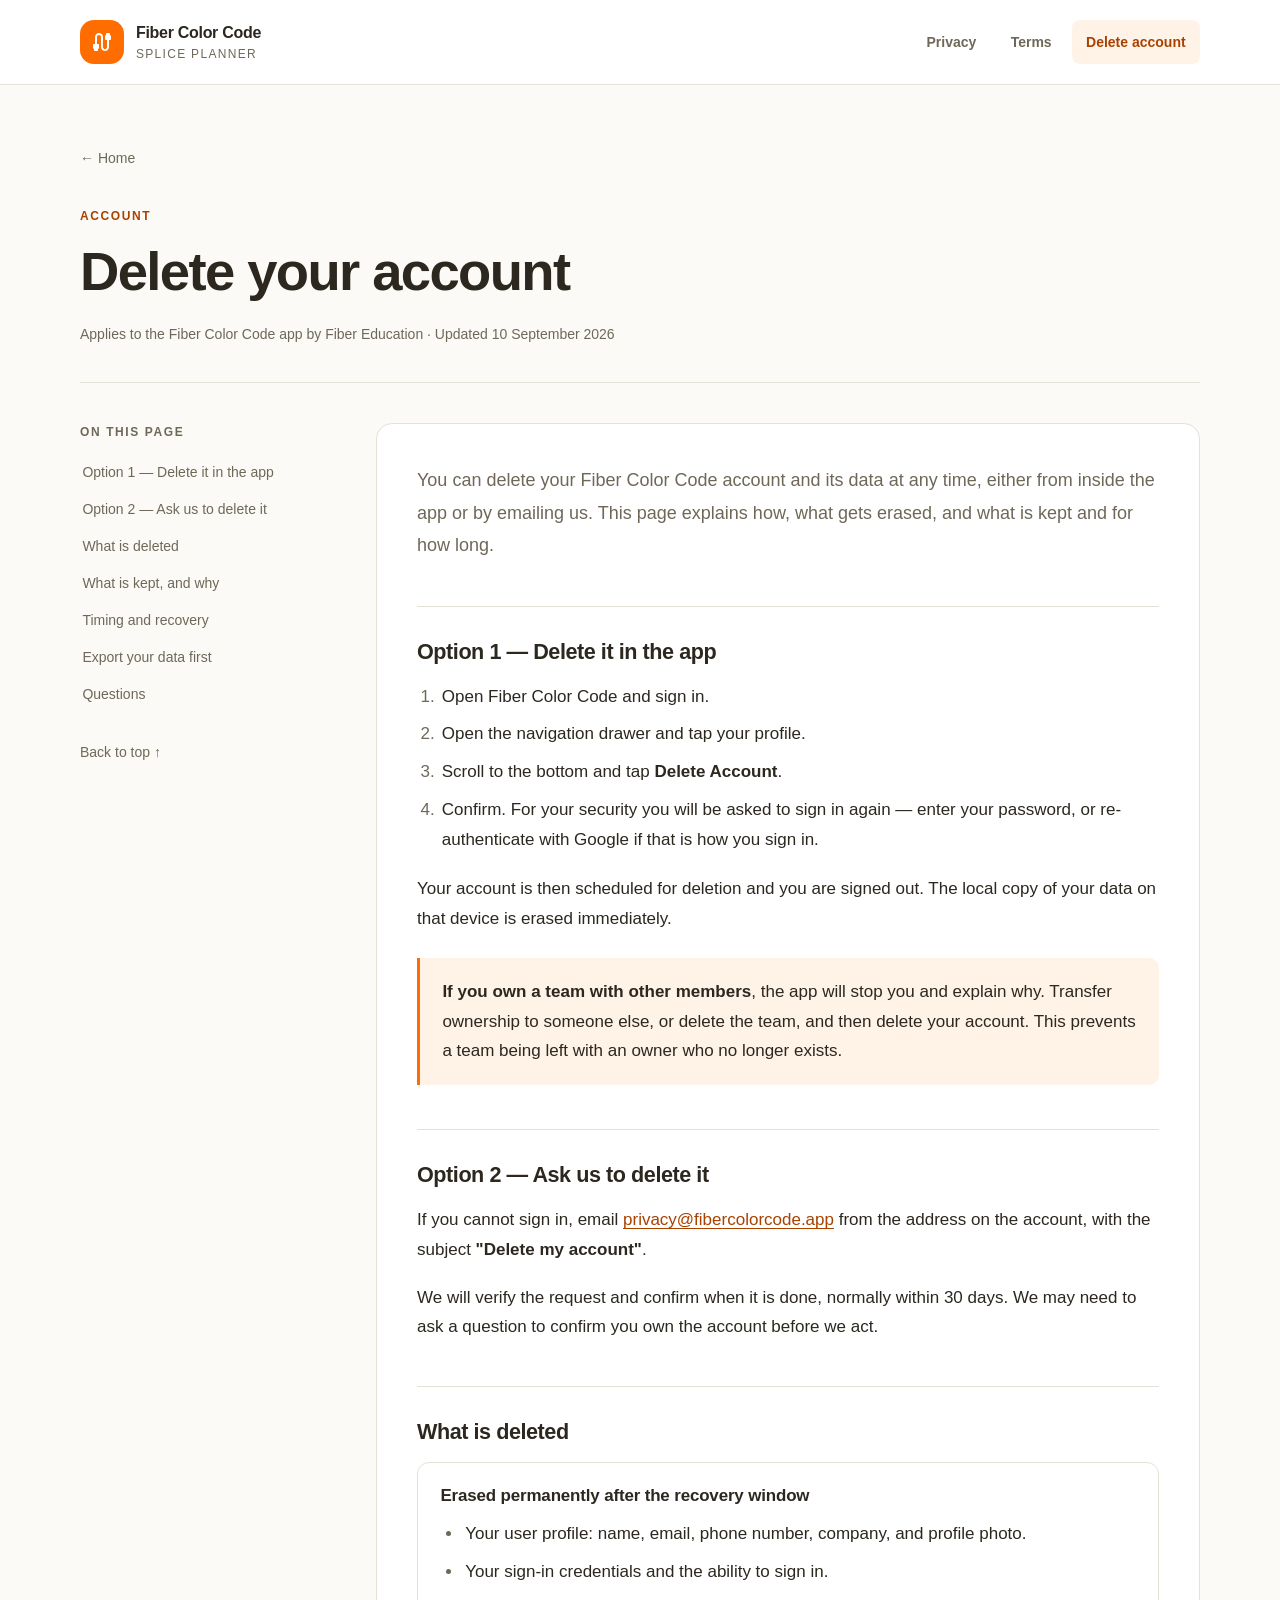
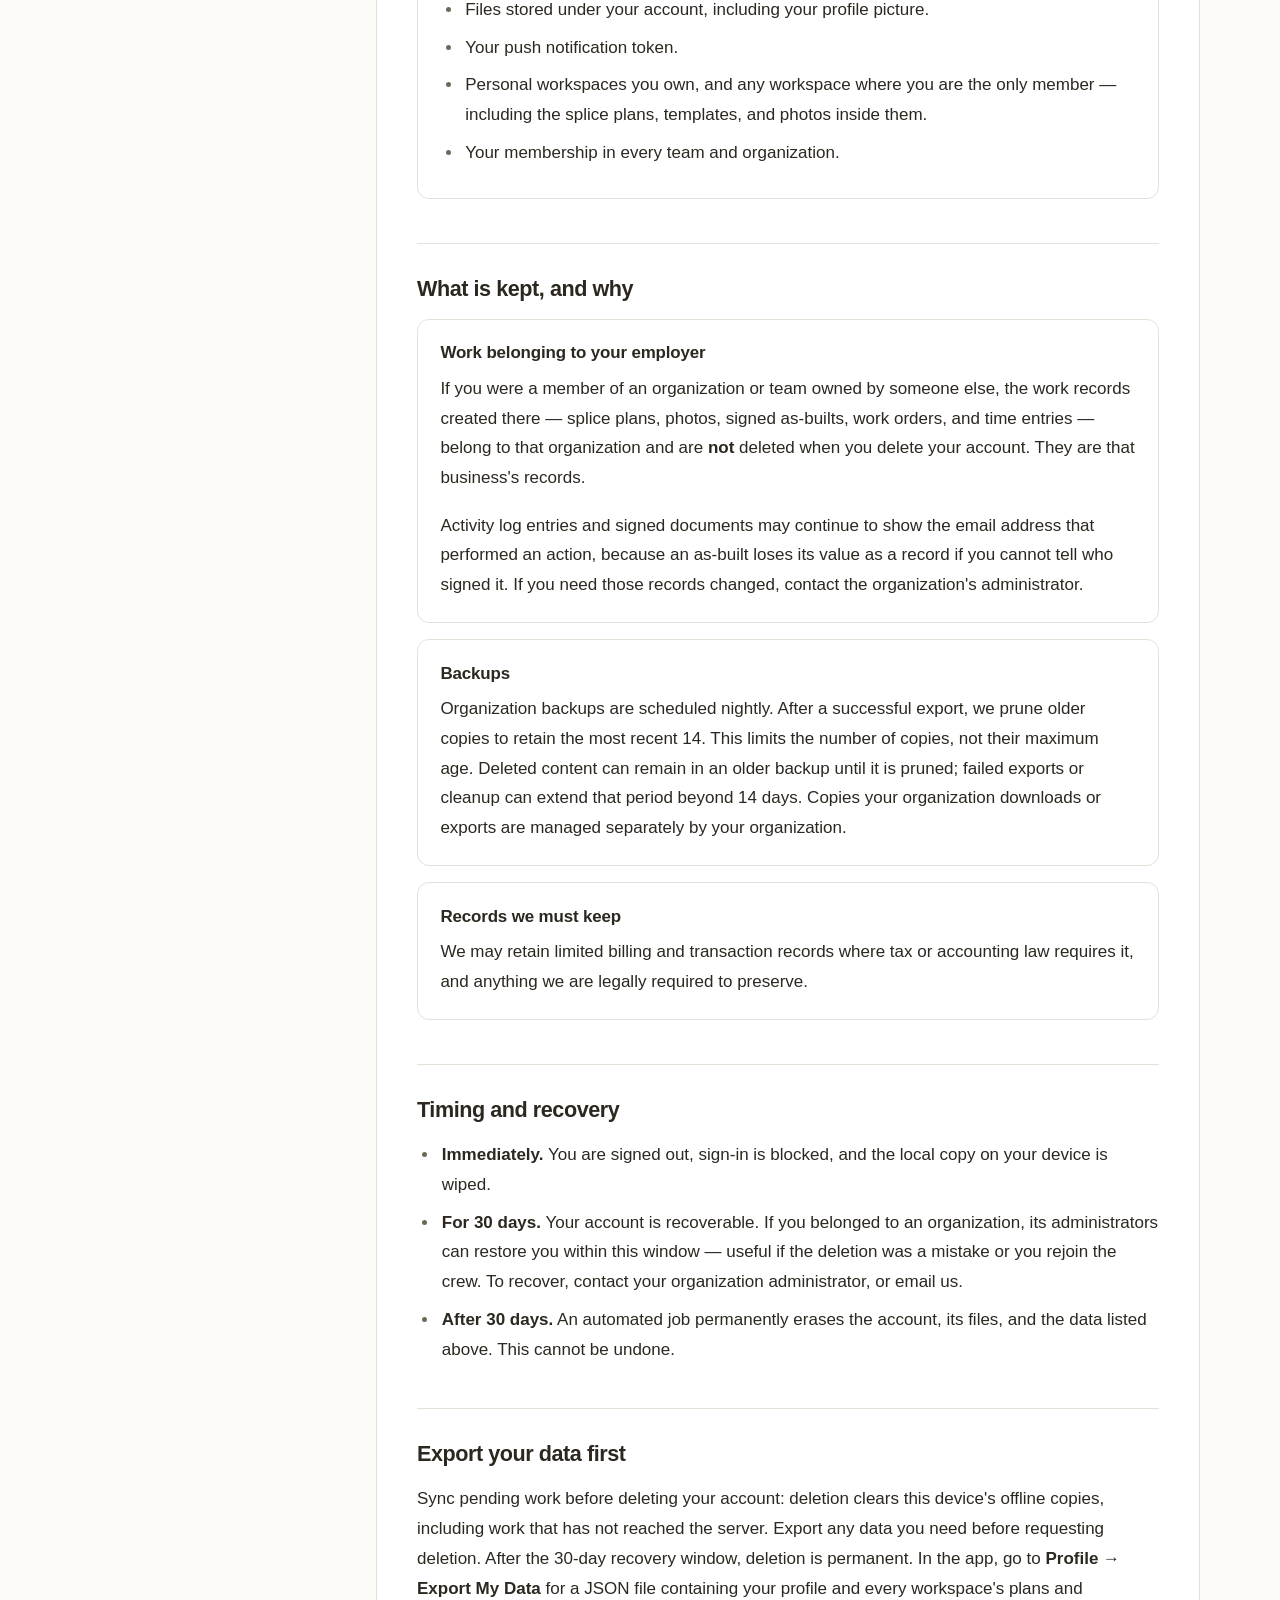
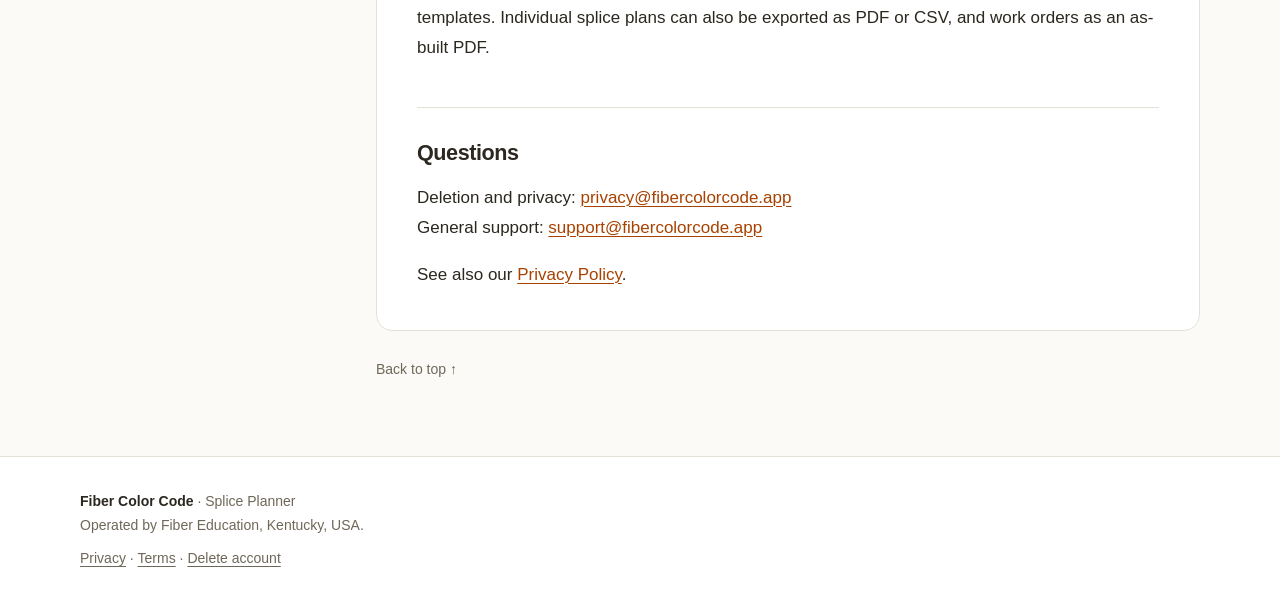
==== delete-account/index.html @ bbeb839c "Clarify web diagnostics and backup retention disclosures" ====
<!doctype html>
<html lang="en">
<head>
<meta charset="utf-8">
<meta name="viewport" content="width=device-width, initial-scale=1">
<meta name="color-scheme" content="light dark">
<link rel="icon" href="/favicon.ico?v=e5d580421880" sizes="16x16 32x32 48x48">
<link rel="icon" href="/favicon.svg?v=b155efc8fcce" type="image/svg+xml" sizes="any">
<title>Delete Your Account — Fiber Color Code</title>
<meta name="description" content="How to delete your Fiber Color Code account and what happens to your data.">
<link rel="stylesheet" href="/style.css?v=4560c8ddd776">
</head>
<body>
<a class="skip" href="#main">Skip to content</a>
<header class="site"><div class="wrap">
  <a class="brand" href="/">
    <span class="tile" aria-hidden="true"><svg viewBox="0 -960 960 960"><path d="M200-120q-17 0-28.5-11.5T160-160v-40q-11-11-25.5-17.5T120-240v-120q0-17 11.5-28.5T160-400h40v-280q0-66 47-113t113-47q66 0 113 47t47 113v400q0 33 23.5 56.5T600-200q33 0 56.5-23.5T680-280v-280h-40q-17 0-28.5-11.5T600-600v-120q0-16 14.5-22.5T640-760v-40q0-17 11.5-28.5T680-840h80q17 0 28.5 11.5T800-800v40q11 11 25.5 17.5T840-720v120q0 17-11.5 28.5T800-560h-40v280q0 66-47 113t-113 47q-66 0-113-47t-47-113v-400q0-33-23.5-56.5T360-760q-33 0-56.5 23.5T280-680v280h40q17 0 28.5 11.5T360-360v120q0 16-14.5 22.5T320-200v40q0 17-11.5 28.5T280-120h-80Z"/></svg></span>
    <span class="words">
      <span class="name">Fiber Color Code</span>
      <span class="tag">SPLICE PLANNER</span>
    </span>
  </a>
  <nav aria-label="Legal documents">
    <a href="/privacy/">Privacy</a>
    <a href="/terms/">Terms</a>
    <a href="/delete-account/" aria-current="page">Delete account</a>
  </nav>
</div></header>

<main class="wrap document" id="main" tabindex="-1">
  <header class="document-header">
    <a class="back-link" href="/">&larr; Home</a>

  <p class="eyebrow">Account</p>
  <h1 id="document-title">Delete your account</h1>
  <p class="updated">Applies to the Fiber Color Code app by Fiber Education &middot; Updated 10 September 2026</p>

  </header>
  <aside class="toc-desktop">
    <nav class="toc" aria-label="On this page">
      <p class="toc-label">On this page</p>
      <ul>
        <li><a href="#option-1-delete-it-in-the-app">Option 1 &mdash; Delete it in the app</a></li>
        <li><a href="#option-2-ask-us-to-delete-it">Option 2 &mdash; Ask us to delete it</a></li>
        <li><a href="#what-is-deleted">What is deleted</a></li>
        <li><a href="#what-is-kept-and-why">What is kept, and why</a></li>
        <li><a href="#timing-and-recovery">Timing and recovery</a></li>
        <li><a href="#export-your-data-first">Export your data first</a></li>
        <li><a href="#questions">Questions</a></li>
      </ul>
      <a class="back-top" href="#main">Back to top &uarr;</a>
    </nav>
  </aside>
  <div class="document-body">
    <details class="toc-mobile">
      <summary>On this page <span>7 sections</span></summary>
      <nav class="toc" aria-label="On this page"><ul>
        <li><a href="#option-1-delete-it-in-the-app">Option 1 &mdash; Delete it in the app</a></li>
        <li><a href="#option-2-ask-us-to-delete-it">Option 2 &mdash; Ask us to delete it</a></li>
        <li><a href="#what-is-deleted">What is deleted</a></li>
        <li><a href="#what-is-kept-and-why">What is kept, and why</a></li>
        <li><a href="#timing-and-recovery">Timing and recovery</a></li>
        <li><a href="#export-your-data-first">Export your data first</a></li>
        <li><a href="#questions">Questions</a></li>
      </ul></nav>
    </details>
    <article aria-labelledby="document-title">
  <p class="lede">You can delete your Fiber Color Code account and its data at any time, either
  from inside the app or by emailing us. This page explains how, what gets erased, and what is
  kept and for how long.</p>

  <h2 id="option-1-delete-it-in-the-app" tabindex="-1">Option 1 &mdash; Delete it in the app</h2>
  <ol>
    <li>Open Fiber Color Code and sign in.</li>
    <li>Open the navigation drawer and tap your profile.</li>
    <li>Scroll to the bottom and tap <strong>Delete Account</strong>.</li>
    <li>Confirm. For your security you will be asked to sign in again &mdash; enter your password,
    or re-authenticate with Google if that is how you sign in.</li>
  </ol>
  <p>Your account is then scheduled for deletion and you are signed out. The local copy of your
  data on that device is erased immediately.</p>

  <div class="note">
    <p><strong>If you own a team with other members</strong>, the app will stop you and explain
    why. Transfer ownership to someone else, or delete the team, and then delete your account.
    This prevents a team being left with an owner who no longer exists.</p>
  </div>

  <h2 id="option-2-ask-us-to-delete-it" tabindex="-1">Option 2 &mdash; Ask us to delete it</h2>
  <p>If you cannot sign in, email
  <a href="mailto:privacy@fibercolorcode.app">privacy@fibercolorcode.app</a> from the address on
  the account, with the subject <strong>"Delete my account"</strong>.</p>
  <p>We will verify the request and confirm when it is done, normally within 30 days. We may need
  to ask a question to confirm you own the account before we act.</p>

  <h2 id="what-is-deleted" tabindex="-1">What is deleted</h2>
  <div class="card">
    <h3>Erased permanently after the recovery window</h3>
    <ul>
      <li>Your user profile: name, email, phone number, company, and profile photo.</li>
      <li>Your sign-in credentials and the ability to sign in.</li>
      <li>Files stored under your account, including your profile picture.</li>
      <li>Your push notification token.</li>
      <li>Personal workspaces you own, and any workspace where you are the only member &mdash;
      including the splice plans, templates, and photos inside them.</li>
      <li>Your membership in every team and organization.</li>
    </ul>
  </div>

  <h2 id="what-is-kept-and-why" tabindex="-1">What is kept, and why</h2>
  <div class="card">
    <h3>Work belonging to your employer</h3>
    <p>If you were a member of an organization or team owned by someone else, the work records
    created there &mdash; splice plans, photos, signed as-builts, work orders, and time entries
    &mdash; belong to that organization and are <strong>not</strong> deleted when you delete your
    account. They are that business's records.</p>
    <p>Activity log entries and signed documents may continue to show the email address that
    performed an action, because an as-built loses its value as a record if you cannot tell who
    signed it. If you need those records changed, contact the organization's administrator.</p>
  </div>
  <div class="card">
    <h3>Backups</h3>
    <!-- #Claude — Match the actual export-count retention policy. -->
    <p>Organization backups are scheduled nightly. After a successful export, we prune older
    copies to retain the most recent 14. This limits the number of copies, not their maximum
    age. Deleted content can remain in an older backup until it is pruned; failed exports or
    cleanup can extend that period beyond 14 days. Copies your organization downloads or
    exports are managed separately by your organization.</p>
  </div>
  <div class="card">
    <h3>Records we must keep</h3>
    <p>We may retain limited billing and transaction records where tax or accounting law requires
    it, and anything we are legally required to preserve.</p>
  </div>

  <h2 id="timing-and-recovery" tabindex="-1">Timing and recovery</h2>
  <ul>
    <li><strong>Immediately.</strong> You are signed out, sign-in is blocked, and the local copy
    on your device is wiped.</li>
    <li><strong>For 30 days.</strong> Your account is recoverable. If you belonged to an
    organization, its administrators can restore you within this window &mdash; useful if the
    deletion was a mistake or you rejoin the crew. To recover, contact your organization
    administrator, or email us.</li>
    <li><strong>After 30 days.</strong> An automated job permanently erases the account, its
    files, and the data listed above. This cannot be undone.</li>
  </ul>

  <h2 id="export-your-data-first" tabindex="-1">Export your data first</h2>
  <p>Sync pending work before deleting your account: deletion clears this device's offline
  copies, including work that has not reached the server. Export any data you need before
  requesting deletion. After the 30-day recovery window, deletion is permanent. In the app, go to
  <strong>Profile &rarr; Export My Data</strong> for a JSON file containing your profile and every
  workspace's plans and templates. Individual splice plans can also be exported as PDF or CSV, and
  work orders as an as-built PDF.</p>

  <h2 id="questions" tabindex="-1">Questions</h2>
  <p>Deletion and privacy:
  <a href="mailto:privacy@fibercolorcode.app">privacy@fibercolorcode.app</a><br>
  General support: <a href="mailto:support@fibercolorcode.app">support@fibercolorcode.app</a></p>
  <p>See also our <a href="/privacy/">Privacy Policy</a>.</p>
    </article>
    <a class="back-top document-end" href="#main">Back to top &uarr;</a>
  </div>
</main>

<footer class="site"><div class="wrap">
  <p><strong>Fiber Color Code</strong> &middot; Splice Planner<br>
  Operated by Fiber Education, Kentucky, USA.<br>
  <a href="/privacy/">Privacy</a> &middot; <a href="/terms/">Terms</a> &middot;
  <a href="/delete-account/">Delete account</a></p>
</div></footer>
</body>
</html>
---- style.css ----
/* Shared styles for the product site and legal pages. */
:root {
  color-scheme: light;
  --bg: #fbfaf6;
  --surface1: #fff;
  --surface2: #f4f1eb;
  --stroke: #e5e1d8;
  --text: #2c2820;
  --textDim: #6f6859;
  --accent: #ff6d01;
  --accentText: #a84200;
  --accentSoft: #fff2e7;
}
@media (prefers-color-scheme: dark) {
  :root:not([data-theme="light"]) {
    color-scheme: dark;
    --bg: #1a1814;
    --surface1: #211f1a;
    --surface2: #28251f;
    --stroke: #494338;
    --text: #f7f4ef;
    --textDim: #beb5a8;
    --accentText: #ff9c59;
    --accentSoft: #35271c;
  }
}
:root[data-theme="dark"] {
  color-scheme: dark;
  --bg: #1a1814;
  --surface1: #211f1a;
  --surface2: #28251f;
  --stroke: #494338;
  --text: #f7f4ef;
  --textDim: #beb5a8;
  --accentText: #ff9c59;
  --accentSoft: #35271c;
}
* { box-sizing: border-box; }
html { -webkit-text-size-adjust: 100%; scroll-padding-top: 2rem; }
body {
  margin: 0;
  background: var(--bg);
  color: var(--text);
  font-family: -apple-system, BlinkMacSystemFont, "Segoe UI", Roboto, "Helvetica Neue", Arial, sans-serif;
  font-size: 17px;
  line-height: 1.75;
  overflow-wrap: anywhere;
}
a { color: var(--accentText); text-underline-offset: .2em; text-decoration-thickness: 1px; }
a:hover { text-decoration-thickness: 2px; }
.wrap { max-width: 74rem; margin: 0 auto; padding: 3.5rem 2rem 4rem; }
header.site { background: var(--surface1); border-bottom: 1px solid var(--stroke); }
header.site .wrap { padding-top: 1.25rem; padding-bottom: 1.25rem; display: flex; align-items: center; justify-content: space-between; gap: 1.5rem; }
.brand { display: inline-flex; align-items: center; gap: 12px; text-decoration: none; }
.brand .tile { width: 44px; height: 44px; flex: none; border-radius: 14px; background: var(--accent); display: grid; place-items: center; }
.brand .tile svg { width: 24px; height: 24px; fill: white; }
.brand .words { display: flex; flex-direction: column; gap: 5px; }
.brand .name { font-size: 16px; line-height: 1.2; font-weight: 750; letter-spacing: -.3px; color: var(--text); }
.brand .tag { font-size: 12px; letter-spacing: 1.3px; line-height: 1.2; color: var(--textDim); }
header.site nav { display: flex; gap: .35rem; flex-wrap: wrap; }
header.site nav a { padding: .6rem .9rem; font-size: 14px; font-weight: 600; color: var(--textDim); text-decoration: none; border-radius: 8px; }
header.site nav a:hover { background: var(--surface2); color: var(--text); }
header.site nav a[aria-current="page"] { background: var(--accentSoft); color: var(--accentText); }
h1, h2, h3 { line-height: 1.25; text-wrap: balance; }
h1 { font-size: clamp(2.2rem, 4.5vw, 3.4rem); margin: 0 0 1rem; letter-spacing: -1.6px; font-weight: 750; }
h2 { font-size: 1.35rem; margin: 2.75rem 0 1rem; letter-spacing: -.45px; }
h3 { font-size: 1.06rem; margin: 1.8rem 0 .65rem; letter-spacing: -.15px; }
p { margin: 0 0 1.1rem; }
.eyebrow, .section-label, .toc-label { font-size: 12px; line-height: 1.5; letter-spacing: 1.6px; text-transform: uppercase; font-weight: 700; }
.eyebrow { color: var(--accentText); margin-bottom: .8rem; }
.updated { color: var(--textDim); font-size: 14px; margin: 0; }
.lede { font-size: 18px; color: var(--textDim); line-height: 1.8; }
.back-link { display: inline-block; font-size: 14px; text-decoration: none; color: var(--textDim); margin-bottom: 2rem; padding: .3rem 0; }
.back-link:hover, .back-top:hover { color: var(--accentText); text-decoration: underline; }
.document { display: grid; grid-template-columns: 15rem minmax(0, 1fr); column-gap: 3.5rem; row-gap: 2.5rem; align-items: start; }
.document-header { grid-column: 1 / -1; padding-bottom: 2.25rem; border-bottom: 1px solid var(--stroke); }
.toc-desktop { position: sticky; top: 1.5rem; max-height: calc(100dvh - 3rem); overflow-y: auto; padding: .4rem; margin: -.4rem; }
.toc-label { color: var(--textDim); margin-bottom: .8rem; }
.toc ul { list-style: none; padding: 0; margin: 0; }
.toc li { margin: 0; }
.toc li a { display: block; padding: .5rem .7rem; margin-left: -.7rem; color: var(--textDim); font-size: 14px; line-height: 1.5; text-decoration: none; border-radius: 6px; }
.toc li a:hover { color: var(--accentText); background: var(--accentSoft); }
.back-top { display: inline-block; padding: .65rem 0; margin-top: 1rem; font-size: 14px; color: var(--textDim); text-decoration: none; }
.toc-mobile { display: none; }
.document-body { min-width: 0; }
article { padding: 2.5rem; background: var(--surface1); border: 1px solid var(--stroke); border-radius: 16px; }
article > :last-child { margin-bottom: 0; }
article h2 { border-top: 1px solid var(--stroke); padding-top: 2rem; scroll-margin-top: 2rem; }
article h2:target { color: var(--accentText); }
ul, ol { padding-left: 1.4rem; margin: .8rem 0 1.25rem; }
li { margin: .5rem 0; padding-left: .15rem; }
li::marker { color: var(--textDim); }
.note { background: var(--accentSoft); border-left: 3px solid var(--accent); border-radius: 0 10px 10px 0; padding: 1.2rem 1.4rem; margin: 1.5rem 0; }
.note p:last-child, .card p:last-child { margin-bottom: 0; }
.card { padding: 1.4rem; margin: 1rem 0; border: 1px solid var(--stroke); border-radius: 12px; background: var(--surface1); }
.card h3 { margin-top: 0; }
.card ul:last-child { margin-bottom: 0; }
.scroll { overflow-x: auto; margin: 1.5rem 0; border: 1px solid var(--stroke); border-radius: 10px; }
table { width: 100%; border-collapse: collapse; font-size: 15px; line-height: 1.6; }
th, td { text-align: left; padding: .9rem 1rem; vertical-align: top; border-bottom: 1px solid var(--stroke); }
th { background: var(--surface2); font-size: 14px; font-weight: 650; }
tbody tr:last-child td { border-bottom: 0; }
tbody tr:nth-child(even) { background: var(--bg); }
code { background: var(--surface2); border-radius: 5px; padding: .15em .35em; font-size: .9em; }
.home { padding-top: 4.5rem; }
.home > .lede { margin-bottom: 3rem; }
.section-label { margin: 0 0 1rem; color: var(--textDim); }
.document-cards { display: grid; grid-template-columns: repeat(3, minmax(0, 1fr)); gap: 1rem; }
.document-cards .card { position: relative; margin: 0; padding: 2rem 1.5rem 3.75rem; border-top: 3px solid var(--accent); }
.document-cards .card::after { content: "↗"; position: absolute; bottom: 1.2rem; right: 1.5rem; color: var(--accentText); font-size: 24px; pointer-events: none; }
.document-cards h3 { font-size: 1.2rem; }
.document-cards h3 a { text-decoration: none; color: var(--text); }
.document-cards h3 a::after { content: ""; position: absolute; inset: 0; border-radius: 12px; }
.document-cards .card:hover { background: var(--accentSoft); border-color: var(--accentText); }
.document-cards .card:focus-within { outline: 2px solid var(--accentText); outline-offset: 3px; }
.document-cards p { font-size: 16px; color: var(--textDim); }
.contact-panel { display: flex; justify-content: space-between; align-items: center; gap: 2rem; margin-top: 2rem; padding: 1.75rem 2rem; border: 1px solid var(--stroke); border-radius: 12px; }
.contact-panel h2, .contact-panel p { margin: 0; }
.contact-panel .eyebrow { margin-bottom: .4rem; }
.contact-panel > p { font-size: 15px; }
.about-app { max-width: 44rem; margin-top: 3.5rem; }
.about-app p { color: var(--textDim); font-size: 16px; }
footer.site { background: var(--surface1); border-top: 1px solid var(--stroke); color: var(--textDim); font-size: 14px; }
footer.site .wrap { padding-top: 2rem; padding-bottom: 2rem; }
footer.site p { margin: 0; }
footer.site strong { color: var(--text); }
footer.site a { display: inline-block; padding: .5rem 0; color: var(--textDim); }
a:focus-visible, summary:focus-visible, .scroll:focus-visible { outline: 2px solid var(--accentText); outline-offset: 4px; border-radius: 4px; }
.skip { position: absolute; left: -9999px; top: 0; z-index: 10; padding: .7rem 1rem; background: var(--surface1); border: 2px solid var(--accentText); }
.skip:focus { left: 0; }
main:focus { outline: none; }
@media (max-width: 960px) {
  .document { column-gap: 2rem; grid-template-columns: 12rem minmax(0, 1fr); }
  article { padding: 1.75rem; }
  .document-cards { gap: .75rem; }
  .document-cards .card { padding: 1.5rem 1.25rem 3.5rem; }
}
@media (max-width: 900px) {
  .wrap { padding: 2rem 1.25rem 3rem; }
  header.site .wrap { flex-wrap: wrap; gap: 1rem; padding-top: 1rem; padding-bottom: .75rem; }
  header.site nav { width: 100%; gap: .25rem; }
  header.site nav a { flex: 1 1 auto; white-space: nowrap; text-align: center; padding: .65rem .4rem; }
  .document { display: block; }
  .document-header { padding-bottom: 1.75rem; margin-bottom: 1.5rem; }
  .back-link { margin-bottom: 1.25rem; }
  h1 { letter-spacing: -1px; }
  .toc-desktop { display: none; }
  .toc-mobile { display: block; margin-bottom: 1.5rem; border: 1px solid var(--stroke); border-radius: 10px; background: var(--surface1); }
  .toc-mobile summary { padding: 1rem; font-size: 15px; font-weight: 650; cursor: pointer; }
  .toc-mobile summary span { float: right; font-size: 14px; font-weight: 400; color: var(--textDim); }
  .toc-mobile .toc { padding: 0 1.5rem 1rem; }
  .toc li a { padding-top: .75rem; padding-bottom: .75rem; }
  article { padding: 0; border: 0; background: transparent; }
  article h2 { font-size: 1.3rem; }
  .document-cards { grid-template-columns: 1fr; gap: 1rem; }
  .document-cards .card { padding: 1.5rem 3.5rem 1.5rem 1.5rem; }
  .document-cards .card::after { top: 1.1rem; bottom: auto; right: 1.25rem; }
  .home { padding-top: 2.5rem; }
  .home > .lede { margin-bottom: 2rem; }
  .contact-panel { align-items: flex-start; flex-direction: column; gap: 1rem; padding: 1.5rem; }
  .about-app { margin-top: 2.5rem; }
  table { min-width: 32rem; }
}
@media print {
  :root { color-scheme: light; --bg: #fff; --surface1: #fff; --surface2: #f5f5f5; --text: #000; --textDim: #333; --stroke: #ccc; --accentText: #000; --accentSoft: #f5f5f5; }
  header.site, footer.site, .skip, .toc-desktop, .toc-mobile, .back-link, .back-top { display: none; }
  body { font-size: 11pt; line-height: 1.55; }
  .wrap { max-width: none; padding: 0; }
  .document { display: block; }
  .document-header { margin-bottom: 1.5rem; padding-bottom: 1rem; }
  h1 { font-size: 26pt; }
  article { padding: 0; border: 0; }
  h2, h3 { break-after: avoid; }
  .note, tr { break-inside: avoid; }
  .scroll { overflow: visible; border: 0; }
  table { min-width: 0; font-size: 10pt; }
  a { color: #000; }
  @page { margin: 18mm; }
}

/* Product homepage — deliberately separate from legal document layouts. */
.visually-hidden { position: absolute; width: 1px; height: 1px; padding: 0; margin: -1px; overflow: hidden; clip-path: inset(50%); white-space: nowrap; border: 0; }
.product-page header.site .nav-cta { background: var(--text); color: var(--bg); margin-left: .75rem; padding-inline: 1.1rem; }
.product-hero { display: grid; grid-template-columns: 1.08fr 1fr; align-items: center; gap: 3rem; padding-top: 5rem; padding-bottom: 4.5rem; }
.hero-copy h1 { font-size: clamp(2.8rem, 4.6vw, 4.15rem); line-height: 1.08; letter-spacing: -2.5px; margin-bottom: 1.5rem; }
.hero-copy h1 span { color: var(--accentText); }
.hero-copy .eyebrow { display: flex; align-items: center; gap: .6rem; font-size: 12px; margin-bottom: 1.5rem; }
.live-dot { width: 7px; height: 7px; background: var(--accent); border-radius: 50%; }
.hero-description { font-size: 18px; line-height: 1.75; max-width: 29rem; color: var(--textDim); }
.hero-actions { display: flex; gap: .75rem; flex-wrap: wrap; margin-top: 2rem; }
.button { display: inline-flex; align-items: center; justify-content: space-between; gap: 1.5rem; padding: .85rem 1.25rem; border: 1px solid transparent; border-radius: 8px; text-decoration: none; font-size: 15px; font-weight: 650; line-height: 1.5; min-height: 50px; }
.button-primary { background: var(--accent); color: #21190f; }
.button-primary:hover { background: #ff8b36; }
.button-secondary { border-color: var(--stroke); background: var(--surface1); color: var(--text); }
.button-secondary:hover { background: var(--surface2); }
.cta-detail { font-size: 13px; color: var(--textDim); margin: .85rem 0 0; }
.capability-band { border-block: 1px solid var(--stroke); }
.capability-band .wrap { display: flex; align-items: center; gap: 2rem; padding-top: 1.5rem; padding-bottom: 1.5rem; }
.capability-band p { font-size: 12px; color: var(--textDim); margin: 0; max-width: 8rem; line-height: 1.6; }
.capability-band ul { display: flex; flex: 1; justify-content: space-between; gap: 1.25rem; padding: 0; list-style: none; margin: 0; }
.capability-band li { font-size: 14px; font-weight: 600; padding: 0; margin: 0; }
.capability-band li::before { content: "+"; color: var(--accentText); margin-right: .5rem; }
.workflow-section { padding-top: 5rem; padding-bottom: 5rem; scroll-margin-top: 1.5rem; }
.section-heading { display: flex; justify-content: space-between; align-items: end; gap: 3rem; margin-bottom: 2.75rem; }
.section-heading h2, .crew-section h2, .closing-card h2 { margin: 0; font-size: clamp(2rem, 3.6vw, 3rem); letter-spacing: -1.5px; line-height: 1.13; }
.section-heading > p { max-width: 23rem; margin: 0; font-size: 16px; color: var(--textDim); }
.workflow-grid { display: grid; grid-template-columns: repeat(3, minmax(0, 1fr)); gap: 2rem; }
.workflow-step { background: transparent; border: 0; border-radius: 0; padding: 0; }
.step-number { font-size: 11px; font-weight: 650; letter-spacing: 1.2px; color: var(--textDim); }
.step-visual { height: 140px; margin: 1rem 0 1.4rem; background: var(--surface2); border-radius: 10px; overflow: hidden; }
.workflow-step h3 { font-size: 20px; margin: 0 0 .8rem; }
.workflow-step p { font-size: 15px; color: var(--textDim); line-height: 1.8; }
.crew-section { background: #242720; color: #fbfaf6; scroll-margin-top: 0; }
.crew-layout { display: grid; grid-template-columns: 1fr 1fr; gap: 5rem; padding-top: 4.5rem; padding-bottom: 4.5rem; }
.crew-section .eyebrow { color: #ffa365; }.crew-section p { color: #c1c5b9; }
.crew-section .crew-intro { font-size: 16px; max-width: 25rem; margin-top: 1.5rem; }
.text-link { display: inline-flex; gap: 1.5rem; align-items: center; padding-block: .6rem; font-weight: 600; font-size: 15px; color: #ffa365; }
.crew-use-cases > div { display: flex; align-items: start; gap: 1.25rem; border-bottom: 1px solid #4a4e42; padding: 1.5rem 0; }
.crew-use-cases > div:first-child { padding-top: 0; }.crew-use-cases > div:last-child { border-bottom: 0; padding-bottom: 0; }
.role-index { flex: 0 0 1.25rem; white-space: nowrap; font-size: 12px; color: #ffa365; margin-top: .2rem; }
.crew-use-cases h3 { margin: 0 0 .7rem; font-size: 19px; }.crew-use-cases p { margin: 0; font-size: 15px; }
.closing-section { padding-top: 4rem; padding-bottom: 4rem; }
.closing-card { background: var(--accentSoft); border: 1px solid var(--stroke); padding: 3rem; border-radius: 14px; display: flex; justify-content: space-between; align-items: center; gap: 2rem; }
.closing-card p:last-child { color: var(--textDim); font-size: 15px; margin-top: 1.25rem; margin-bottom: 0; }
.closing-card .button { flex-shrink: 0; }
.product-footer .wrap { display: flex; justify-content: space-between; gap: 2rem; }
.product-footer p { margin: .5rem 0; font-size: 13px; }.product-footer small { font-size: 12px; }
.product-footer nav { display: grid; grid-template-columns: auto auto; column-gap: 2rem; align-content: start; }.product-footer nav a { font-size: 13px; padding: .25rem 0; }
@media (max-width: 1050px) {
  .product-hero { gap: 2rem; }.hero-copy h1 { font-size: 3.1rem; }
  .hero-actions { flex-direction: column; align-items: start; }
  .capability-band ul { flex-wrap: wrap; }.capability-band li { flex: 1 1 40%; }
}
@media (max-width: 900px) {
  .product-page header.site nav a { flex: 0 1 auto; }
  .product-page header.site nav { justify-content: space-between; gap: .5rem; }
  .product-page header.site .nav-cta { margin-left: auto; }
  .product-hero { grid-template-columns: 1fr; padding-top: 3rem; gap: 2.5rem; }
  .hero-copy { max-width: 38rem; }.hero-copy h1 { font-size: clamp(2.6rem, 7vw, 4rem); }
  .hero-actions { flex-direction: row; }
  .plan-preview { width: 100%; max-width: 35rem; justify-self: center; transform: none; }
  .section-heading { align-items: start; flex-direction: column; gap: 1.25rem; }.section-heading > p { max-width: 35rem; }
  .workflow-grid { gap: 1.25rem; }.workflow-step h3 { font-size: 18px; }
  .crew-layout { gap: 2.5rem; }.closing-card { padding: 2rem; }
}
@media (max-width: 600px) {
  .product-page header.site nav { gap: .25rem; }.product-page header.site nav a { font-size: 12px; padding: .65rem .25rem; }.product-page header.site .nav-cta { padding-inline: .75rem; }
  .hero-copy h1 { letter-spacing: -1.7px; }.hero-description { font-size: 17px; }
  .hero-actions { gap: .65rem; }.button { font-size: 14px; padding: .85rem 1rem; gap: .8rem; }
  .preview-content { padding: 1rem; }.preview-heading h2 { font-size: 16px; }.preview-heading .micro-label { font-size: 9px; }
  .splice-table th, .splice-table td { padding: .6rem .4rem; }.fiber-dot { margin-right: .35rem; }
  .preview-bottom { align-items: start; }.preview-bottom > span:first-child { max-width: 12rem; }
  .capability-band .wrap { display: block; padding-block: 1.5rem; }.capability-band p { max-width: none; margin-bottom: 1rem; }.capability-band ul { display: grid; grid-template-columns: 1fr 1fr; gap: .75rem; }.capability-band li { font-size: 12px; }
  .workflow-section { padding-block: 3rem; }.workflow-grid { grid-template-columns: 1fr; gap: 2rem; }.step-visual { height: 135px; }.workflow-step h3 { font-size: 21px; }
  .crew-layout { grid-template-columns: 1fr; padding-block: 3rem; gap: 2.5rem; }.crew-section h2 br:nth-child(2) { display: none; }
  .closing-section { padding-block: 2.5rem; }.closing-card { padding: 1.5rem; flex-direction: column; align-items: start; }.closing-card h2 { font-size: 2.2rem; }
  .product-footer .wrap { flex-direction: column; gap: 1.5rem; }.product-footer nav { grid-template-columns: 1fr 1fr; gap: .5rem 1rem; }
}
@media print {
  .product-hero, .workflow-grid, .crew-layout { display: block; }.plan-preview { max-width: 30rem; transform: none; }
  .hero-actions, .closing-section { display: none; }.crew-section { background: white; color: black; }.crew-section p { color: #333; }
}

/* Captured production app screens; framing never changes the screenshot pixels. */
.app-showcase { margin: 0; min-width: 0; }
.app-screens { position: relative; aspect-ratio: .72; max-width: 28rem; margin-inline: auto; }
.app-screen { display: block; position: absolute; width: 61%; border: 5px solid #2c2820; border-radius: 18px; overflow: hidden; background: #fbfaf6; box-shadow: 0 15px 35px #2c28201f; }
.app-screen img { display: block; width: 100%; height: auto; }
.screen-editor { right: 0; top: 5%; z-index: 2; }
.screen-results { left: 0; top: 0; width: 55%; }
.app-showcase figcaption { margin-top: 1rem; text-align: center; font-size: 12px; line-height: 1.6; color: var(--textDim); }
.screenshot-detail { display: block; position: relative; height: 230px; margin: 1rem 0 1.4rem; overflow: hidden; border: 1px solid var(--stroke); border-radius: 10px; background: #fbfaf6; }
.screenshot-detail img { display: block; width: 100%; height: 100%; object-fit: cover; }
.editor-detail img { object-position: center 48%; }
.results-detail img { object-position: center 72%; }
.signature-detail img { object-position: center 80%; }
.screenshot-detail > span { position: absolute; bottom: .7rem; right: .7rem; padding: .35rem .6rem; font-size: 12px; font-weight: 600; background: var(--surface1); color: var(--accentText); border: 1px solid var(--stroke); border-radius: 5px; }
.screenshot-detail:hover { border-color: var(--accentText); }
@media (max-width: 900px) {
  .app-showcase { width: 100%; max-width: 33rem; justify-self: center; }
  .app-screen { border-width: 4px; }
}
@media (max-width: 600px) {
  .app-screens { aspect-ratio: .72; }
  .app-screen { border-radius: 12px; border-width: 3px; }
  .app-showcase figcaption { max-width: 20rem; margin-inline: auto; }
  .screenshot-detail { height: 240px; }
}
@media print {
  .app-showcase { max-width: 25rem; }
  .screenshot-detail { break-inside: avoid; }
}

/* Screenshot viewer with a discreet, accessible close control. */
html.image-viewer-open, .image-viewer-open body { overflow: hidden; }
#image-viewer { position: fixed; inset: 0; width: 100%; height: 100dvh; max-width: none; max-height: none; margin: 0; padding: 0; border: 0; background: #15120d; color: #fff; }
#image-viewer[open] { display: flex; flex-direction: column; }
#image-viewer::backdrop { background: #15120d; }
.image-viewer-close { position: absolute; top: max(.35rem, env(safe-area-inset-top)); right: max(.35rem, env(safe-area-inset-right)); z-index: 1; display: grid; place-items: center; width: 44px; height: 44px; padding: 0; border: 0; border-radius: 50%; background: transparent; color: #ffffffb3; font-size: 28px; line-height: 1; }
.image-viewer-close:hover, .image-viewer-close:focus-visible { color: #fff; }
.image-viewer-stage { display: flex; align-items: center; justify-content: center; flex: 1; min-height: 0; padding: calc(3.25rem + env(safe-area-inset-top)) 1rem max(1rem, env(safe-area-inset-bottom)); }
.image-viewer-stage img { display: block; width: auto; height: auto; max-width: 100%; max-height: 100%; object-fit: contain; }

/* Contact dialog */
button, input, textarea { font: inherit; }
button { cursor: pointer; }
button:focus-visible, input:focus-visible, textarea:focus-visible, #contact-status:focus-visible { outline: 2px solid var(--accentText); outline-offset: 4px; }

header.site nav button[data-contact] { border: 0; border-radius: 8px; font-size: 14px; font-weight: 600; }
button.text-link { background: transparent; border: 0; color: #ffa365; text-decoration: underline; text-underline-offset: .2em; }
.product-footer button[data-contact] { background: transparent; border: 0; padding: 0; color: var(--textDim); font-size: 14px; text-decoration: underline; text-underline-offset: .2em; }
.contact-open { overflow: hidden; }
#contact-dialog { position: fixed; width: min(600px, calc(100% - 2rem)); max-height: calc(100dvh - 2rem); margin: auto; padding: 2rem; border: 1px solid var(--stroke); border-radius: 18px; background: var(--surface1); color: var(--text); box-shadow: 0 24px 90px #0004; overflow-y: auto; }
#contact-dialog::backdrop { background: #15120dcc; backdrop-filter: blur(4px); }
#contact-dialog h2 { margin: 0 2rem .75rem 0; font-size: clamp(1.6rem, 4vw, 2rem); letter-spacing: -.7px; }
#contact-description, #contact-success p { color: var(--textDim); font-size: 15px; line-height: 1.6; }
.dialog-close { position: absolute; top: .6rem; right: .6rem; width: 44px; height: 44px; padding: 0; border: 0; border-radius: 50%; background: transparent; color: var(--textDim); font-size: 28px; line-height: 1; }
.dialog-close:hover { background: var(--surface2); }
.contact-fields { display: grid; grid-template-columns: 1fr 1fr; gap: 1rem; }
#contact-form label { display: block; font-size: 14px; font-weight: 600; line-height: 1.5; }
#contact-form .optional { color: var(--textDim); font-weight: 400; }
#contact-form input, #contact-form textarea { display: block; width: 100%; margin-top: .4rem; padding: .65rem .8rem; border: 1px solid var(--stroke); border-radius: 8px; background: var(--bg); color: var(--text); font-size: 16px; line-height: 1.5; }
#contact-form textarea { resize: vertical; min-height: 110px; }
.contact-message { margin-top: 1rem; }
.contact-privacy { margin: 1rem 0; color: var(--textDim); font-size: 12px; line-height: 1.6; }
.contact-submit { width: 100%; }
#contact-status { font-size: 14px; line-height: 1.6; padding: .75rem; border-radius: 8px; background: var(--accentSoft); }
.contact-trap { position: absolute; width: 1px; height: 1px; overflow: hidden; clip-path: inset(50%); }
#contact-dialog [hidden] { display: none; }
#contact-dialog :disabled { cursor: wait; opacity: .65; }
@media (max-width: 520px) {
  #contact-dialog { padding: 1.4rem; }
  .contact-fields { grid-template-columns: 1fr; gap: .8rem; }
  header.site nav button[data-contact] { font-size: 12px; }
}
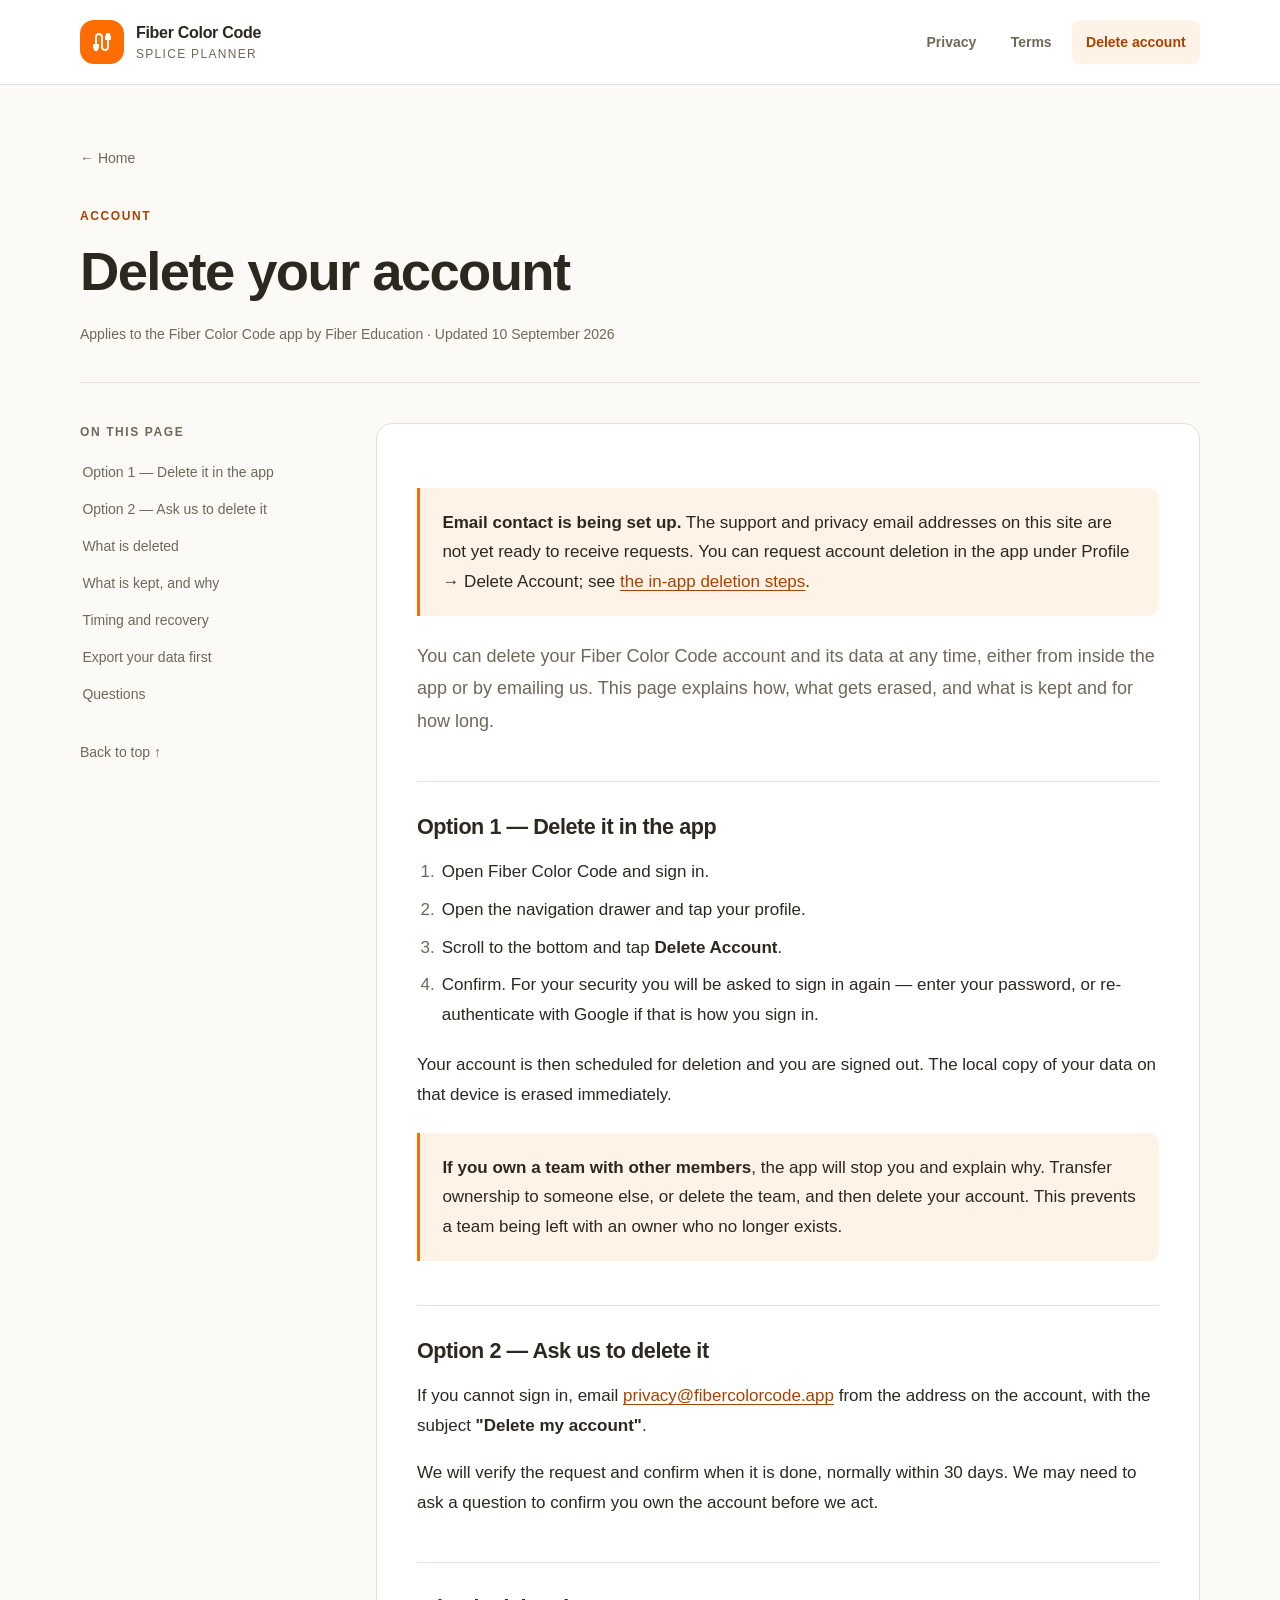
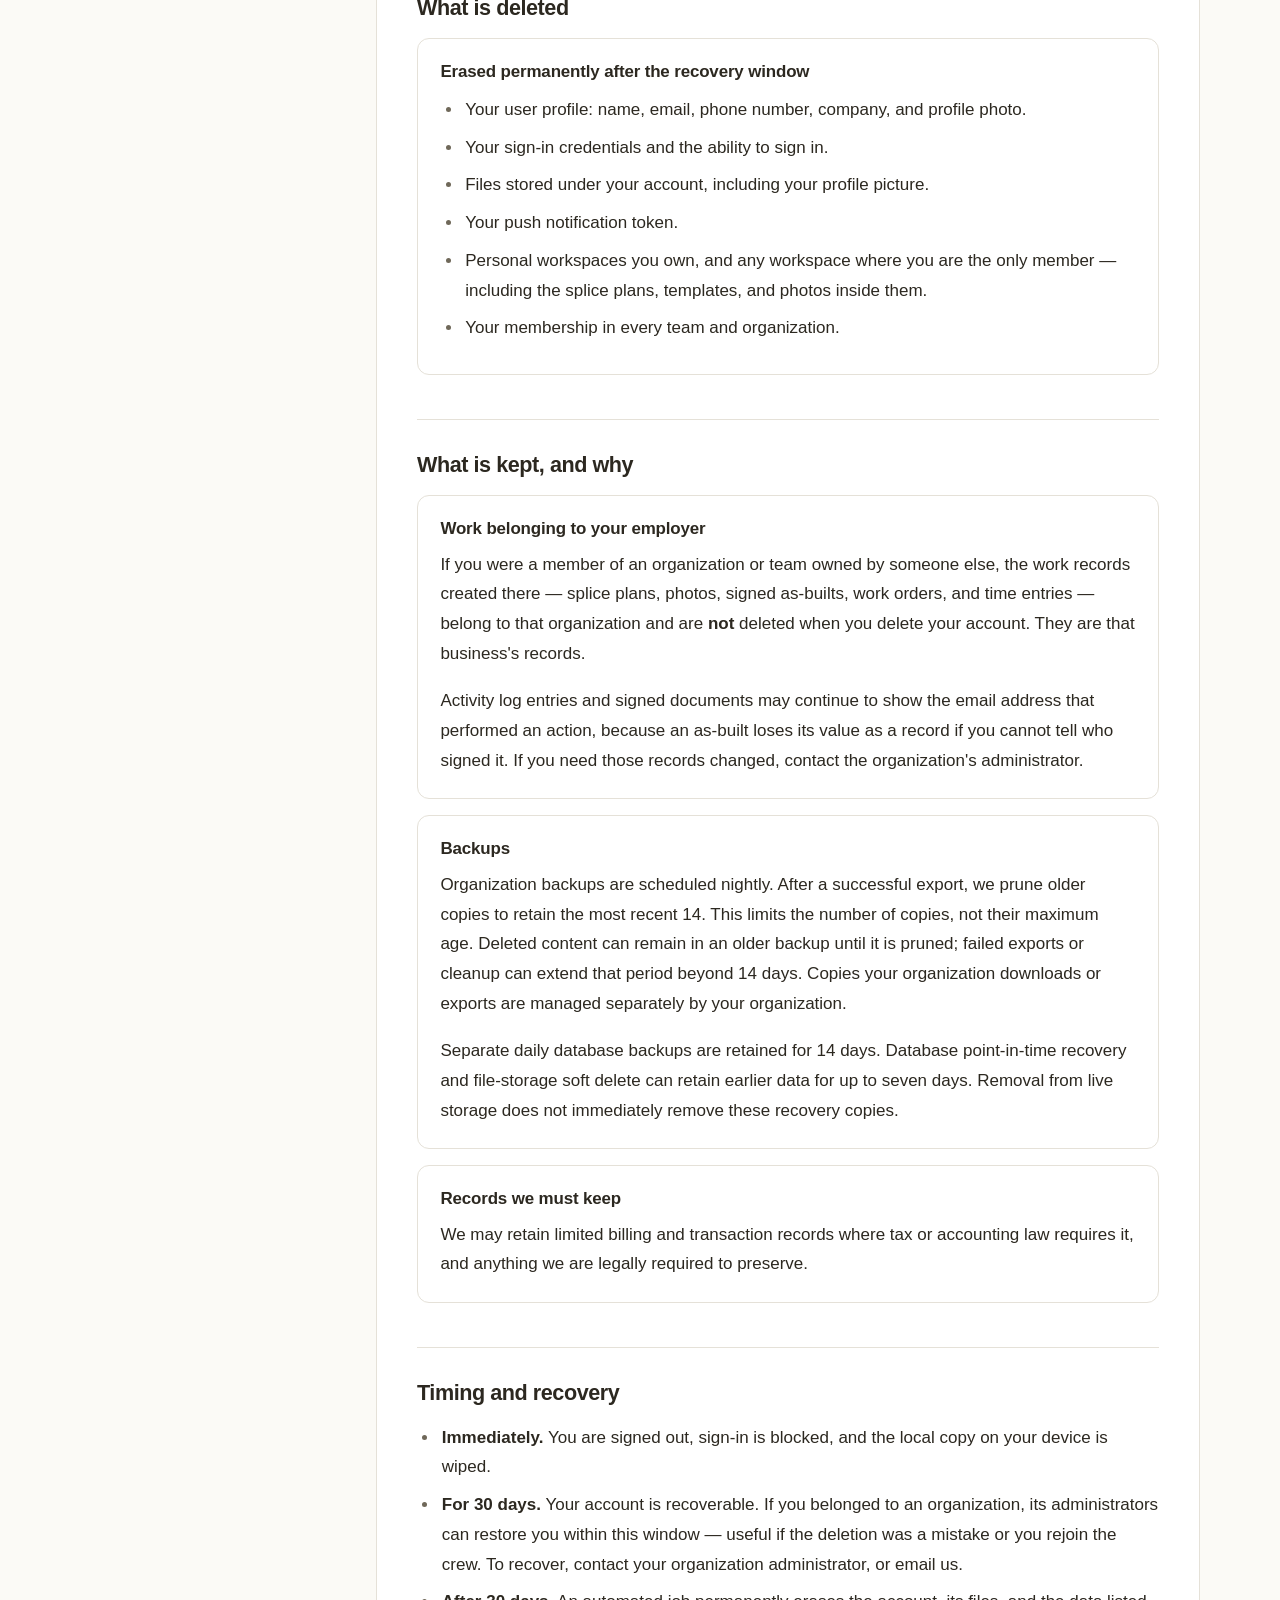
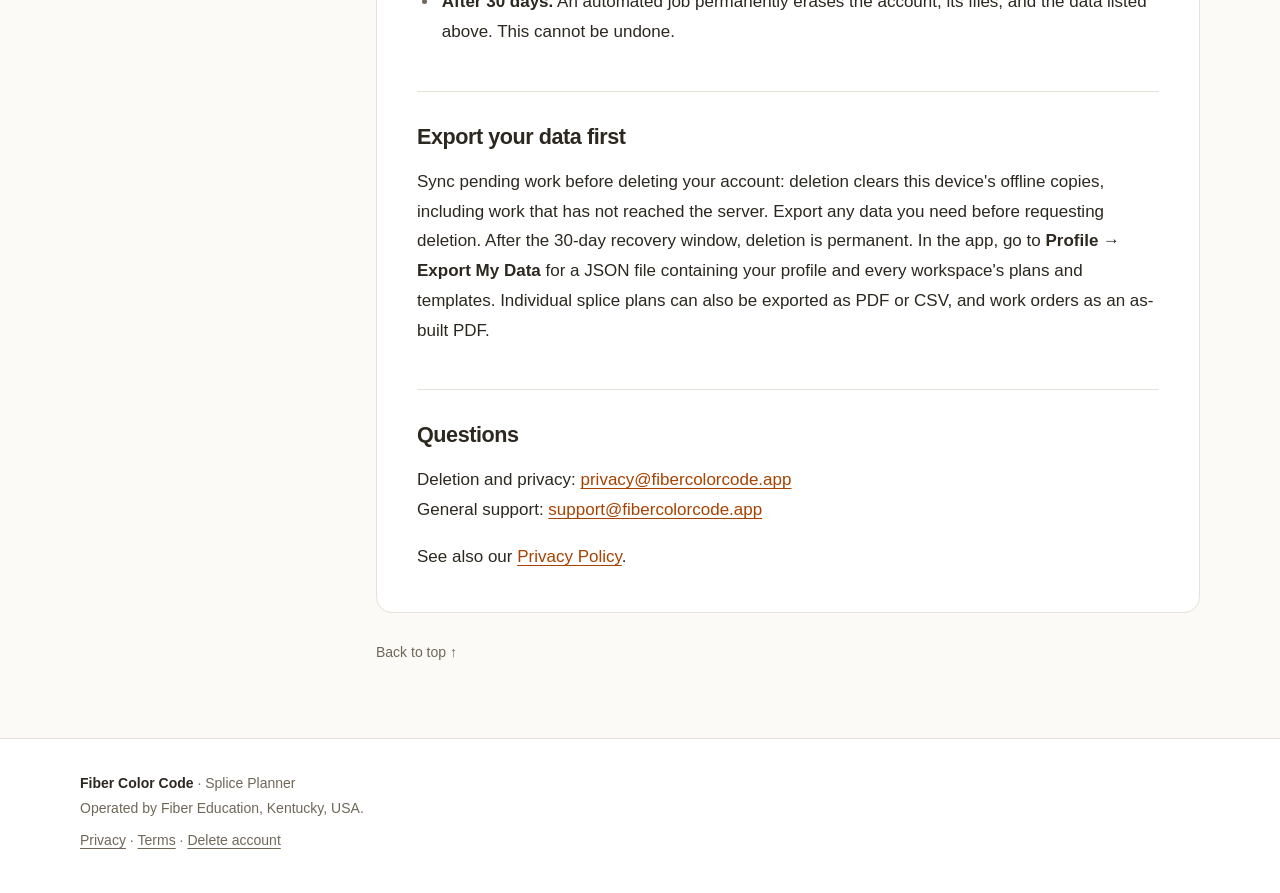
==== commit 340fda1a: "Align policy details with billing, recovery and email setup" ====
--- a/delete-account/index.html
+++ b/delete-account/index.html
@@ -65,6 +65,13 @@
       </ul></nav>
     </details>
     <article aria-labelledby="document-title">
+  <!-- #Claude — Remove after support and privacy mailbox delivery is verified. -->
+  <div class="note">
+    <p><strong>Email contact is being set up.</strong> The support and privacy email
+    addresses on this site are not yet ready to receive requests. You can request account
+    deletion in the app under Profile &rarr; Delete Account; see
+    <a href="/delete-account/#option-1-delete-it-in-the-app">the in-app deletion steps</a>.</p>
+  </div>
   <p class="lede">You can delete your Fiber Color Code account and its data at any time, either
   from inside the app or by emailing us. This page explains how, what gets erased, and what is
   kept and for how long.</p>
@@ -126,6 +133,9 @@
     age. Deleted content can remain in an older backup until it is pruned; failed exports or
     cleanup can extend that period beyond 14 days. Copies your organization downloads or
     exports are managed separately by your organization.</p>
+    <p>Separate daily database backups are retained for 14 days. Database point-in-time
+    recovery and file-storage soft delete can retain earlier data for up to seven days.
+    Removal from live storage does not immediately remove these recovery copies.</p>
   </div>
   <div class="card">
     <h3>Records we must keep</h3>
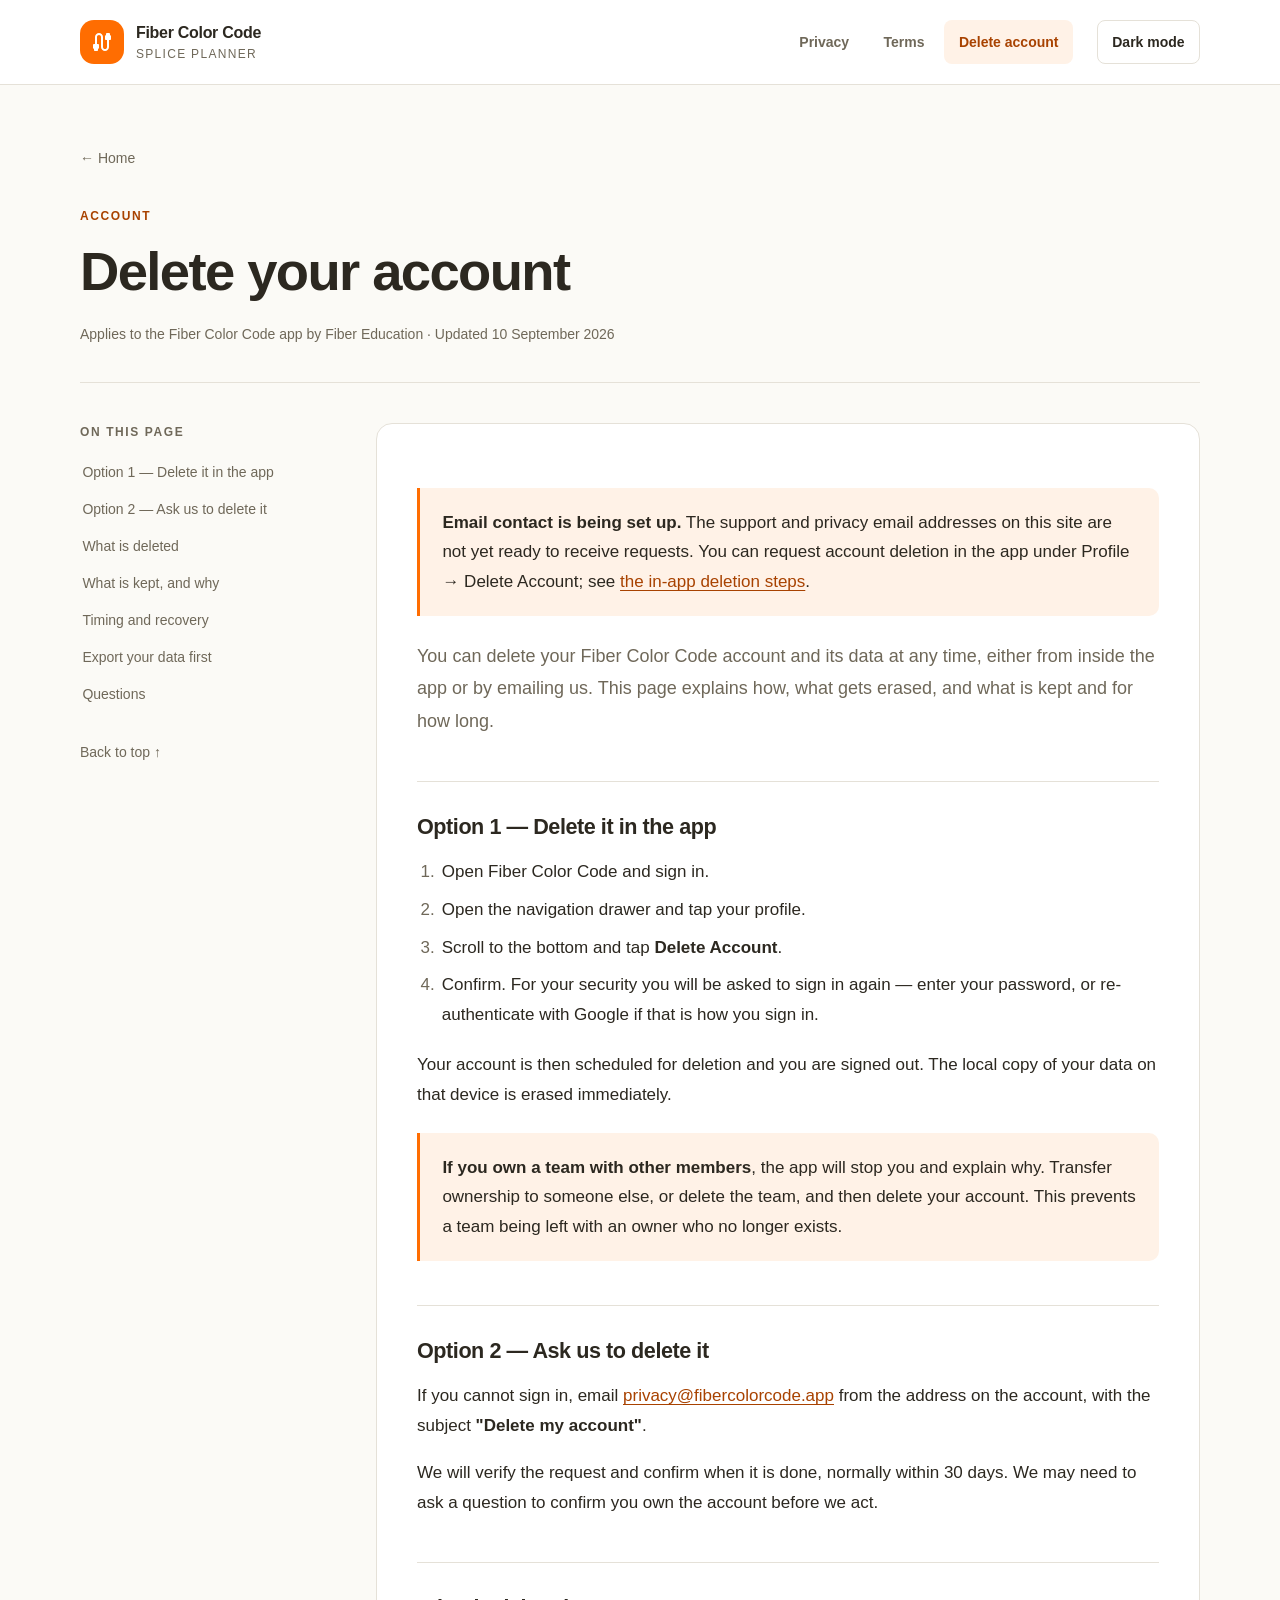
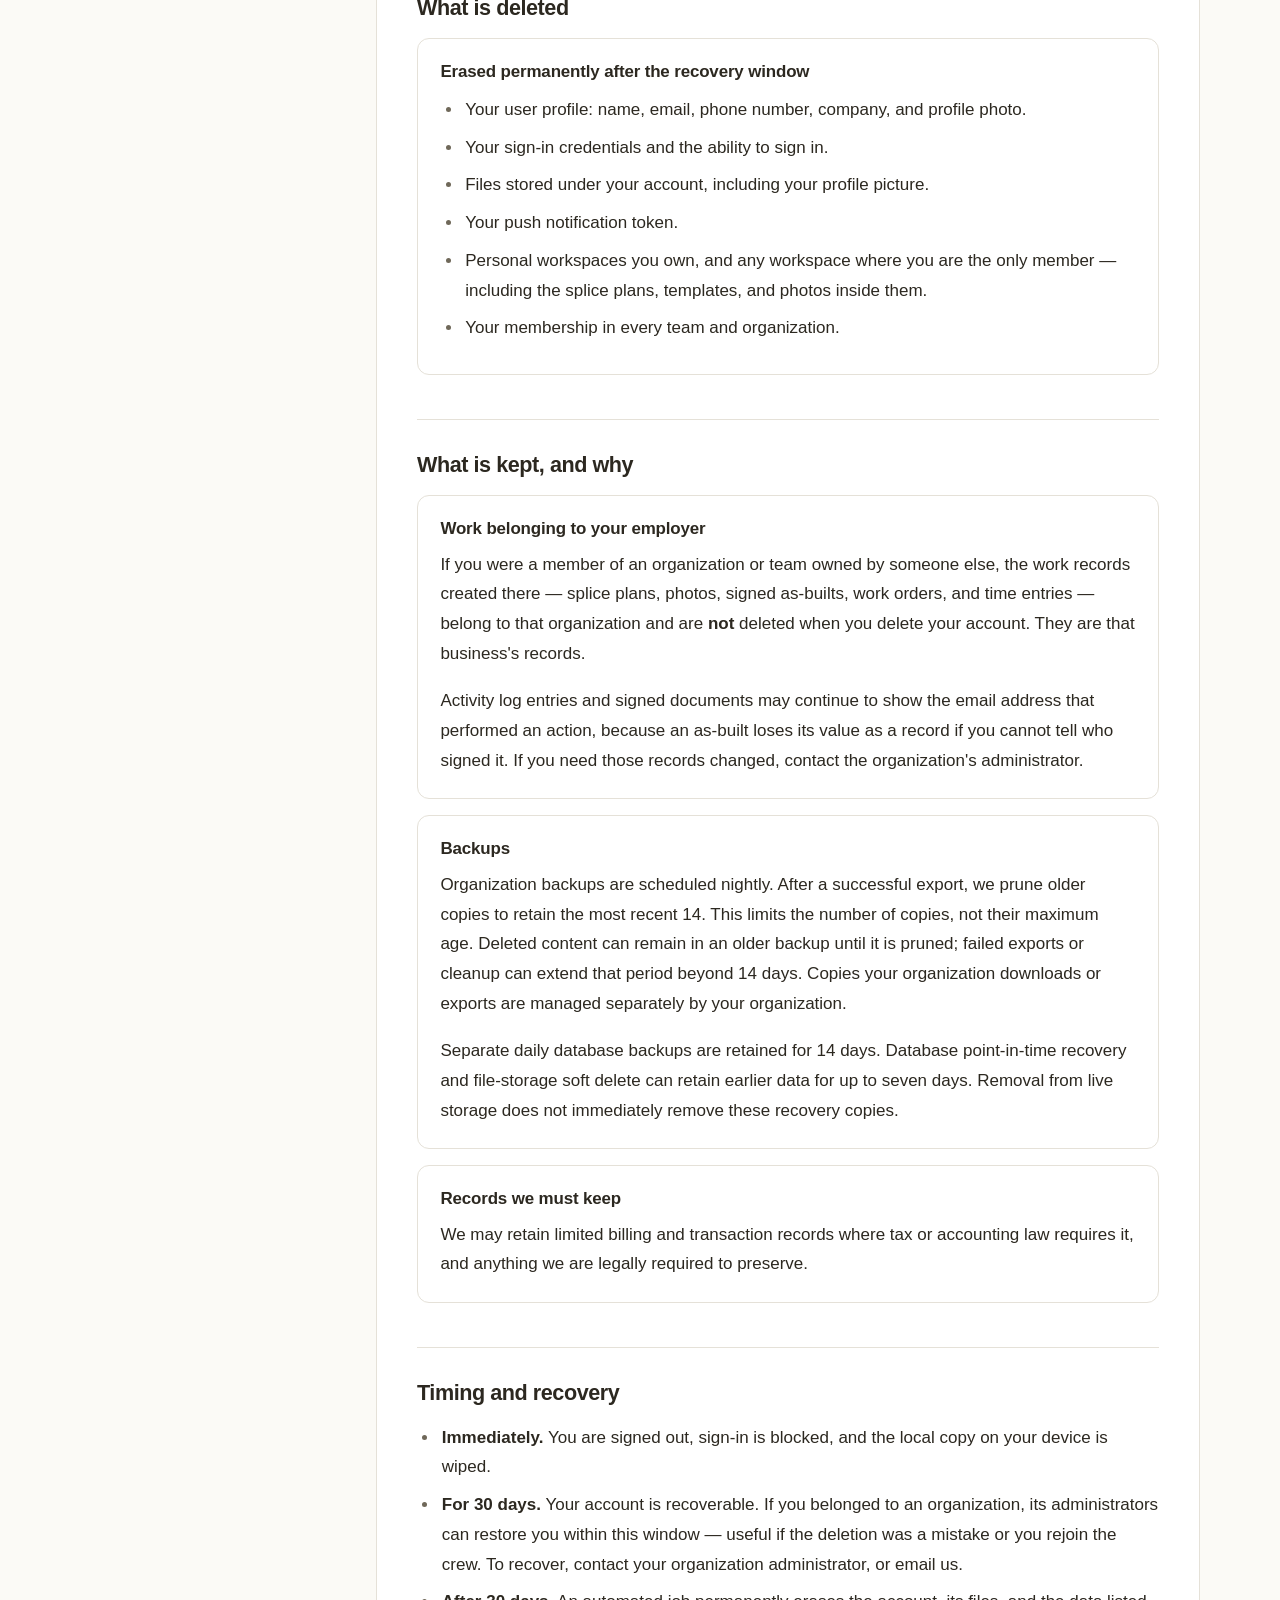
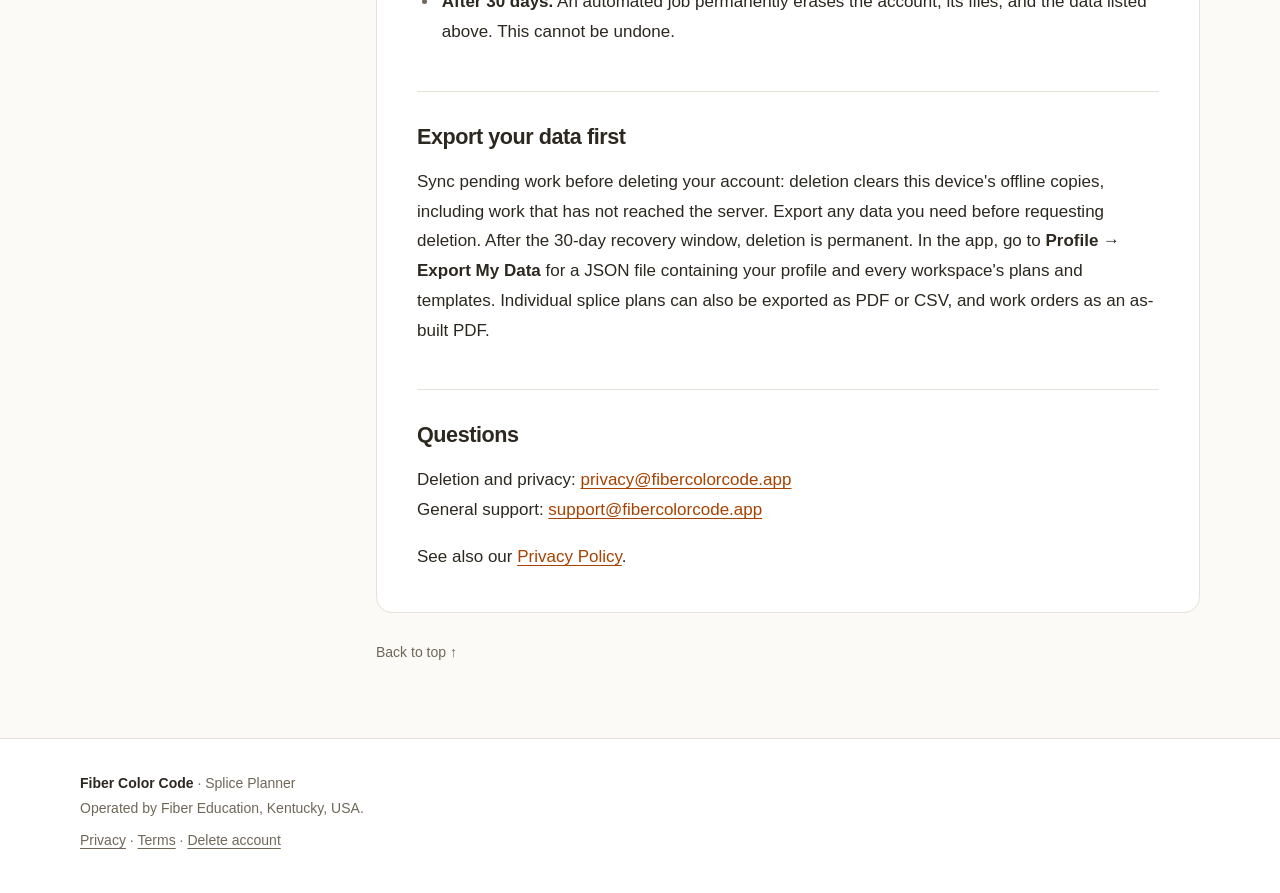
==== commit dc16b4d8: "Add persistent light and dark mode toggle across site" ====
--- a/delete-account/index.html
+++ b/delete-account/index.html
@@ -8,7 +8,8 @@
 <link rel="icon" href="/favicon.svg?v=b155efc8fcce" type="image/svg+xml" sizes="any">
 <title>Delete Your Account — Fiber Color Code</title>
 <meta name="description" content="How to delete your Fiber Color Code account and what happens to your data.">
-<link rel="stylesheet" href="/style.css?v=4560c8ddd776">
+<script src="/theme.js?v=93d8e7104932"></script>
+<link rel="stylesheet" href="/style.css?v=bb9ec3a3b790">
 </head>
 <body>
 <a class="skip" href="#main">Skip to content</a>
@@ -25,6 +26,7 @@
     <a href="/terms/">Terms</a>
     <a href="/delete-account/" aria-current="page">Delete account</a>
   </nav>
+  <button class="theme-toggle" type="button" data-theme-toggle hidden>Change theme</button>
 </div></header>
 
 <main class="wrap document" id="main" tabindex="-1">
--- a/style.css
+++ b/style.css
@@ -57,10 +57,12 @@
 .brand .words { display: flex; flex-direction: column; gap: 5px; }
 .brand .name { font-size: 16px; line-height: 1.2; font-weight: 750; letter-spacing: -.3px; color: var(--text); }
 .brand .tag { font-size: 12px; letter-spacing: 1.3px; line-height: 1.2; color: var(--textDim); }
-header.site nav { display: flex; gap: .35rem; flex-wrap: wrap; }
+header.site nav { margin-left: auto; display: flex; gap: .35rem; flex-wrap: wrap; }
 header.site nav a { padding: .6rem .9rem; font-size: 14px; font-weight: 600; color: var(--textDim); text-decoration: none; border-radius: 8px; }
 header.site nav a:hover { background: var(--surface2); color: var(--text); }
 header.site nav a[aria-current="page"] { background: var(--accentSoft); color: var(--accentText); }
+.theme-toggle { flex-shrink: 0; min-height: 44px; padding: .6rem .9rem; border: 1px solid var(--stroke); border-radius: 8px; background: var(--surface1); color: var(--text); font-size: 14px; font-weight: 600; line-height: 1.5; }
+.theme-toggle:hover { background: var(--surface2); }
 h1, h2, h3 { line-height: 1.25; text-wrap: balance; }
 h1 { font-size: clamp(2.2rem, 4.5vw, 3.4rem); margin: 0 0 1rem; letter-spacing: -1.6px; font-weight: 750; }
 h2 { font-size: 1.35rem; margin: 2.75rem 0 1rem; letter-spacing: -.45px; }
@@ -138,7 +140,8 @@
 @media (max-width: 900px) {
   .wrap { padding: 2rem 1.25rem 3rem; }
   header.site .wrap { flex-wrap: wrap; gap: 1rem; padding-top: 1rem; padding-bottom: .75rem; }
-  header.site nav { width: 100%; gap: .25rem; }
+  .theme-toggle { margin-left: auto; }
+  header.site nav { order: 3; width: 100%; gap: .25rem; }
   header.site nav a { flex: 1 1 auto; white-space: nowrap; text-align: center; padding: .65rem .4rem; }
   .document { display: block; }
   .document-header { padding-bottom: 1.75rem; margin-bottom: 1.5rem; }
@@ -162,7 +165,7 @@
   table { min-width: 32rem; }
 }
 @media print {
-  :root { color-scheme: light; --bg: #fff; --surface1: #fff; --surface2: #f5f5f5; --text: #000; --textDim: #333; --stroke: #ccc; --accentText: #000; --accentSoft: #f5f5f5; }
+  :root, :root[data-theme] { color-scheme: light; --bg: #fff; --surface1: #fff; --surface2: #f5f5f5; --text: #000; --textDim: #333; --stroke: #ccc; --accentText: #000; --accentSoft: #f5f5f5; }
   header.site, footer.site, .skip, .toc-desktop, .toc-mobile, .back-link, .back-top { display: none; }
   body { font-size: 11pt; line-height: 1.55; }
   .wrap { max-width: none; padding: 0; }
@@ -225,7 +228,7 @@
 .closing-card .button { flex-shrink: 0; }
 .product-footer .wrap { display: flex; justify-content: space-between; gap: 2rem; }
 .product-footer p { margin: .5rem 0; font-size: 13px; }.product-footer small { font-size: 12px; }
-.product-footer nav { display: grid; grid-template-columns: auto auto; column-gap: 2rem; align-content: start; }.product-footer nav a { font-size: 13px; padding: .25rem 0; }
+.product-footer nav { display: grid; grid-template-columns: auto auto; column-gap: 2rem; align-content: start; }.product-footer nav a { font-size: 13px; padding: .6rem 0; min-height: 44px; }
 @media (max-width: 1050px) {
   .product-hero { gap: 2rem; }.hero-copy h1 { font-size: 3.1rem; }
   .hero-actions { flex-direction: column; align-items: start; }
@@ -244,7 +247,10 @@
   .crew-layout { gap: 2.5rem; }.closing-card { padding: 2rem; }
 }
 @media (max-width: 600px) {
-  .product-page header.site nav { gap: .25rem; }.product-page header.site nav a { font-size: 12px; padding: .65rem .25rem; }.product-page header.site .nav-cta { padding-inline: .75rem; }
+  .product-page header.site nav { display: grid; grid-template-columns: repeat(3, minmax(0, 1fr)); gap: .5rem; }
+  .product-page header.site nav a { font-size: 14px; min-height: 44px; padding: .6rem .25rem; }
+  .product-page header.site .nav-cta { grid-column: 1 / -1; margin: 0; }
+  .hero-actions, .hero-actions .button { width: 100%; }
   .hero-copy h1 { letter-spacing: -1.7px; }.hero-description { font-size: 17px; }
   .hero-actions { gap: .65rem; }.button { font-size: 14px; padding: .85rem 1rem; gap: .8rem; }
   .preview-content { padding: 1rem; }.preview-heading h2 { font-size: 16px; }.preview-heading .micro-label { font-size: 9px; }
@@ -265,16 +271,14 @@
 .app-showcase { margin: 0; min-width: 0; }
 .app-screens { position: relative; aspect-ratio: .72; max-width: 28rem; margin-inline: auto; }
 .app-screen { display: block; position: absolute; width: 61%; border: 5px solid #2c2820; border-radius: 18px; overflow: hidden; background: #fbfaf6; box-shadow: 0 15px 35px #2c28201f; }
+/* Keep the rear screenshot visible when reached with the keyboard. */
+.app-screen:focus-visible { z-index: 3; }
 .app-screen img { display: block; width: 100%; height: auto; }
 .screen-editor { right: 0; top: 5%; z-index: 2; }
 .screen-results { left: 0; top: 0; width: 55%; }
 .app-showcase figcaption { margin-top: 1rem; text-align: center; font-size: 12px; line-height: 1.6; color: var(--textDim); }
-.screenshot-detail { display: block; position: relative; height: 230px; margin: 1rem 0 1.4rem; overflow: hidden; border: 1px solid var(--stroke); border-radius: 10px; background: #fbfaf6; }
-.screenshot-detail img { display: block; width: 100%; height: 100%; object-fit: cover; }
-.editor-detail img { object-position: center 48%; }
-.results-detail img { object-position: center 72%; }
-.signature-detail img { object-position: center 80%; }
-.screenshot-detail > span { position: absolute; bottom: .7rem; right: .7rem; padding: .35rem .6rem; font-size: 12px; font-weight: 600; background: var(--surface1); color: var(--accentText); border: 1px solid var(--stroke); border-radius: 5px; }
+.screenshot-detail { display: block; margin: 1rem 0 1.4rem; overflow: hidden; border: 1px solid var(--stroke); border-radius: 10px; background: #fbfaf6; }
+.screenshot-detail img { display: block; width: 100%; height: auto; }
 .screenshot-detail:hover { border-color: var(--accentText); }
 @media (max-width: 900px) {
   .app-showcase { width: 100%; max-width: 33rem; justify-self: center; }
@@ -284,7 +288,6 @@
   .app-screens { aspect-ratio: .72; }
   .app-screen { border-radius: 12px; border-width: 3px; }
   .app-showcase figcaption { max-width: 20rem; margin-inline: auto; }
-  .screenshot-detail { height: 240px; }
 }
 @media print {
   .app-showcase { max-width: 25rem; }
@@ -308,7 +311,7 @@
 
 header.site nav button[data-contact] { border: 0; border-radius: 8px; font-size: 14px; font-weight: 600; }
 button.text-link { background: transparent; border: 0; color: #ffa365; text-decoration: underline; text-underline-offset: .2em; }
-.product-footer button[data-contact] { background: transparent; border: 0; padding: 0; color: var(--textDim); font-size: 14px; text-decoration: underline; text-underline-offset: .2em; }
+.product-footer button[data-contact] { background: transparent; border: 0; padding: .6rem 0; min-height: 44px; text-align: left; color: var(--textDim); font-size: 14px; text-decoration: underline; text-underline-offset: .2em; }
 .contact-open { overflow: hidden; }
 #contact-dialog { position: fixed; width: min(600px, calc(100% - 2rem)); max-height: calc(100dvh - 2rem); margin: auto; padding: 2rem; border: 1px solid var(--stroke); border-radius: 18px; background: var(--surface1); color: var(--text); box-shadow: 0 24px 90px #0004; overflow-y: auto; }
 #contact-dialog::backdrop { background: #15120dcc; backdrop-filter: blur(4px); }
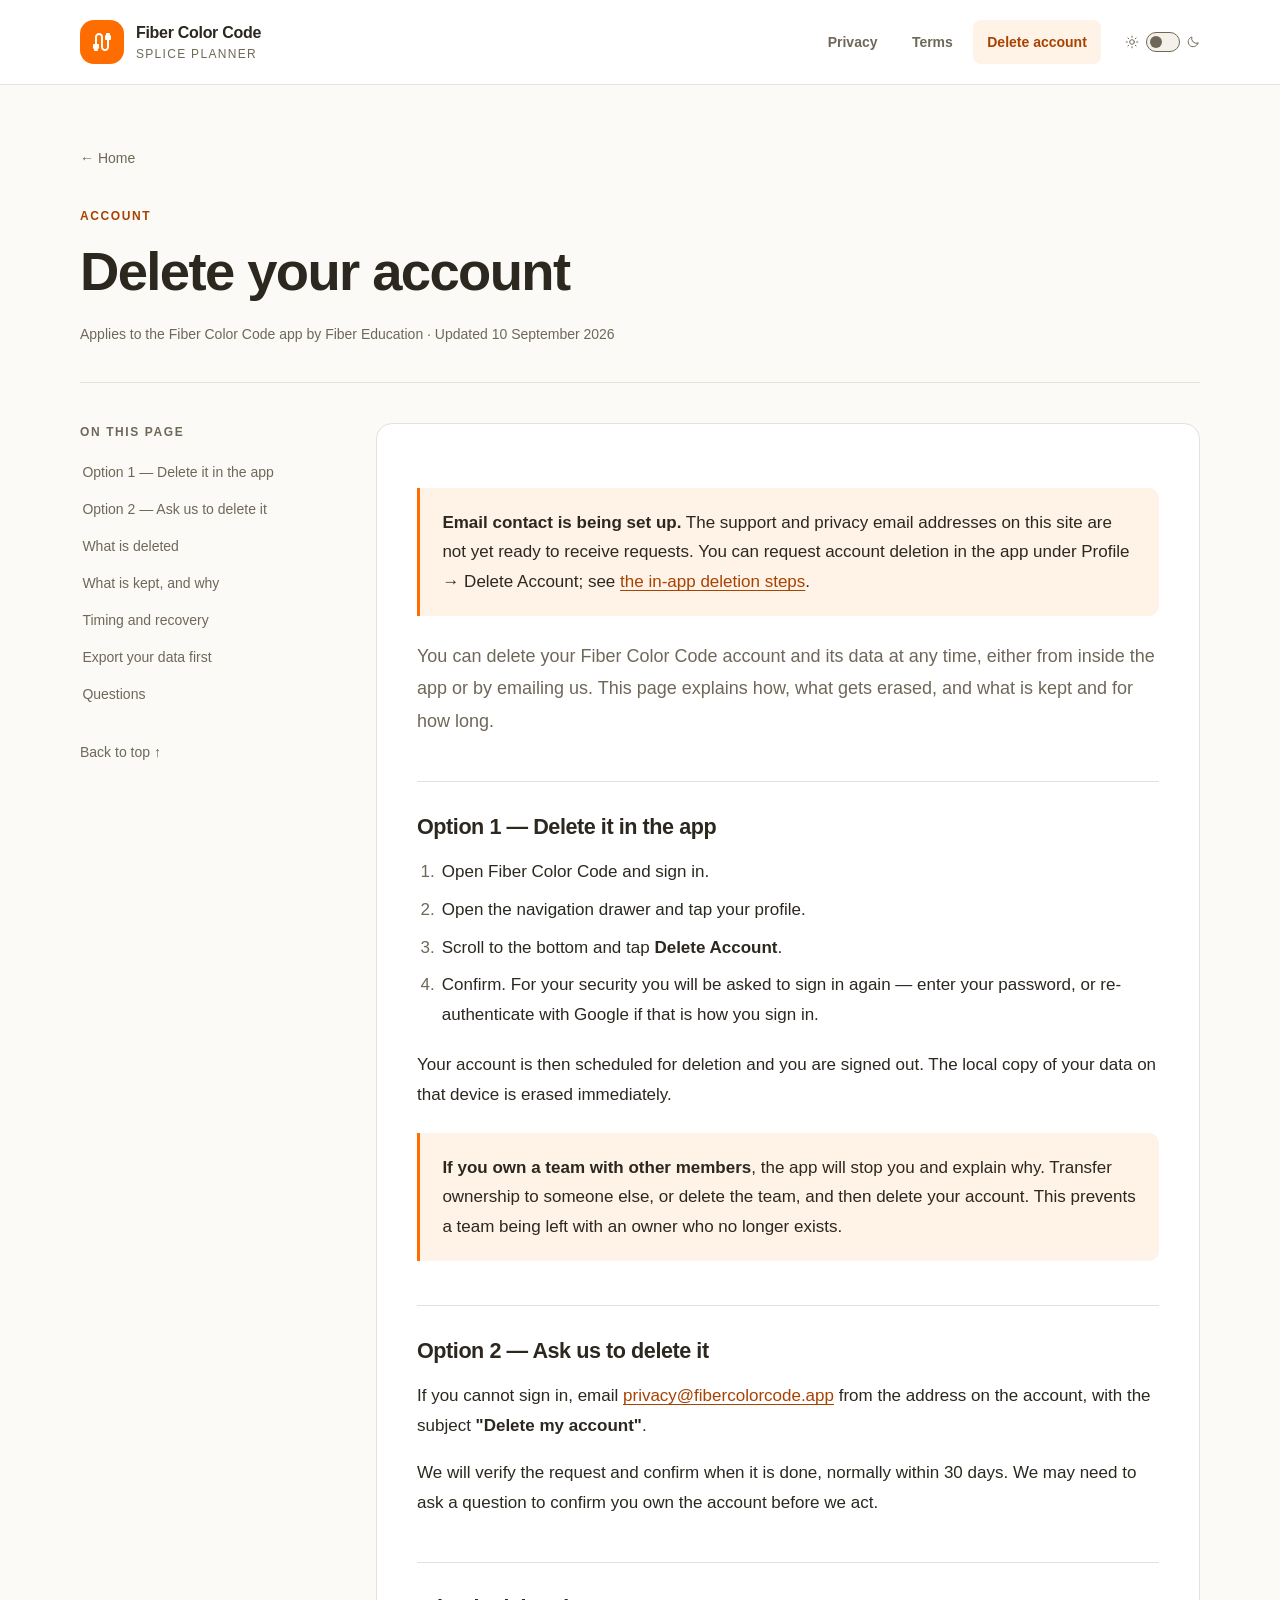
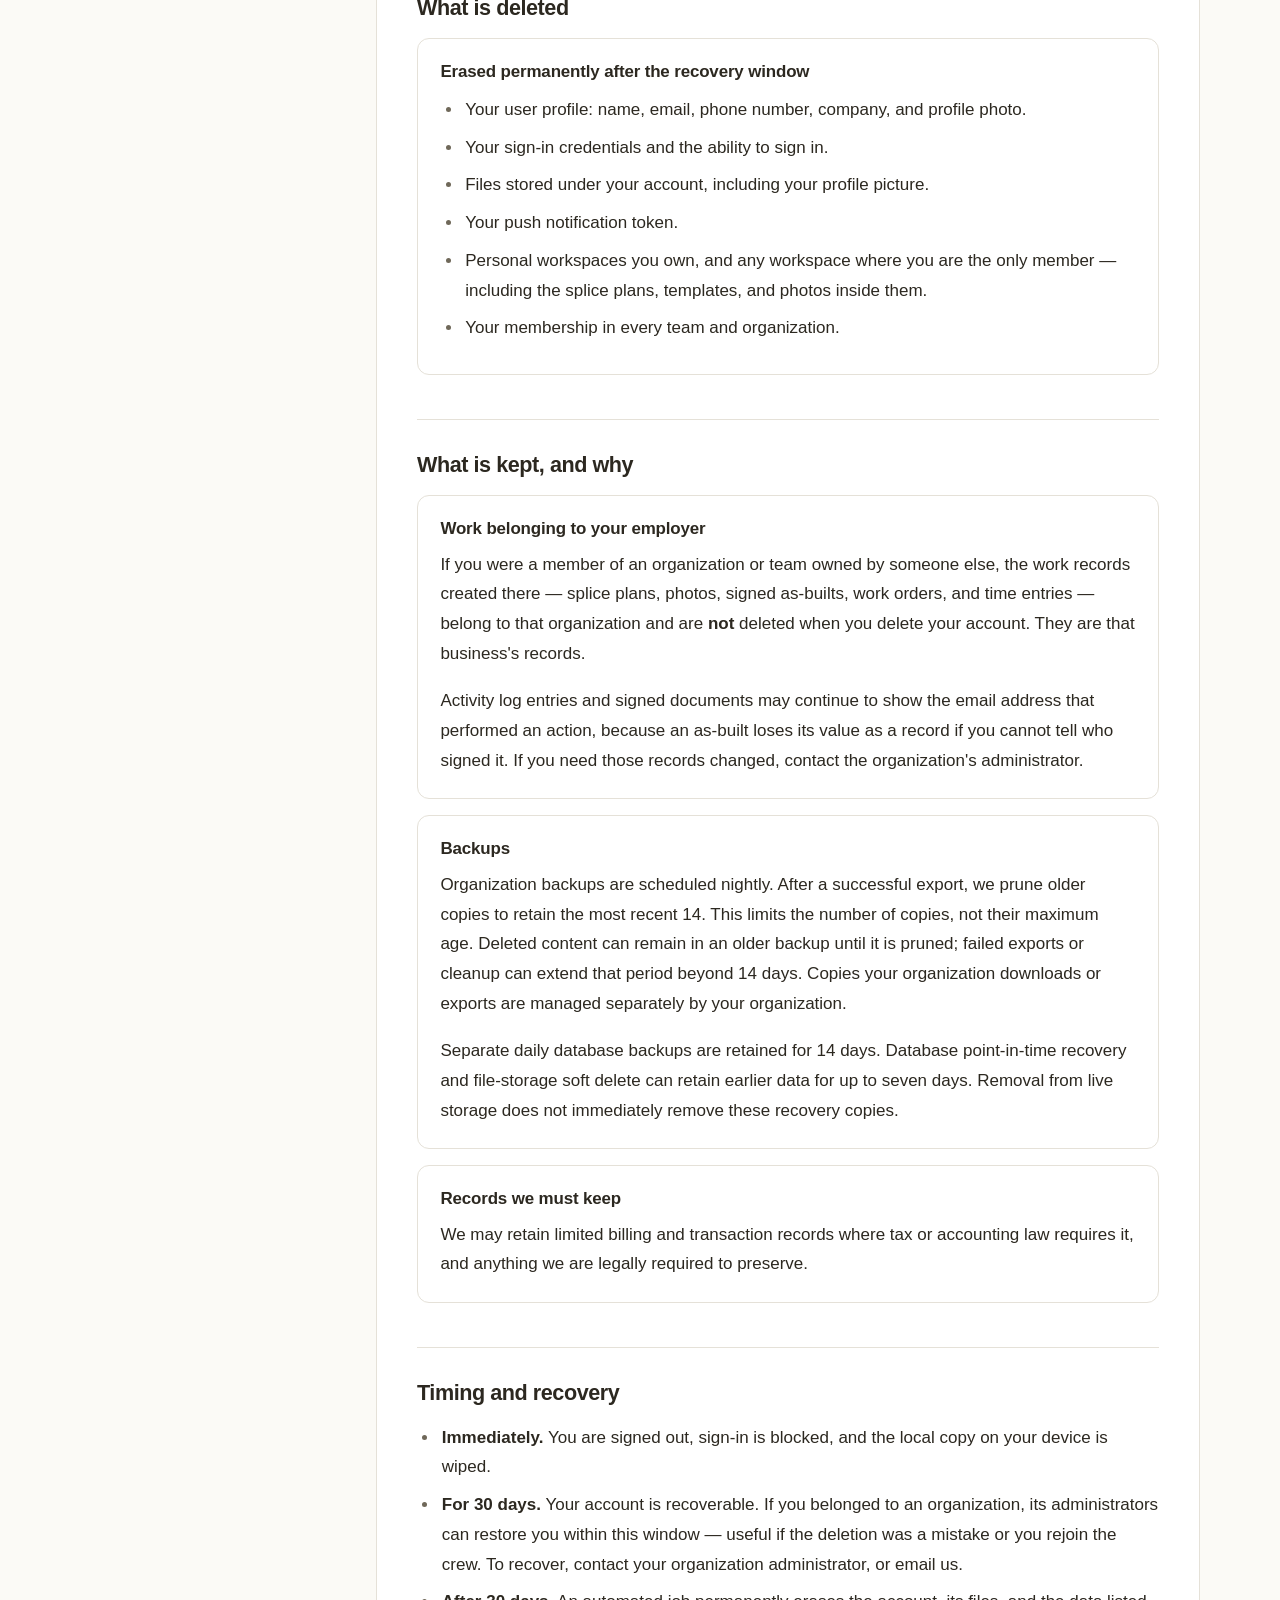
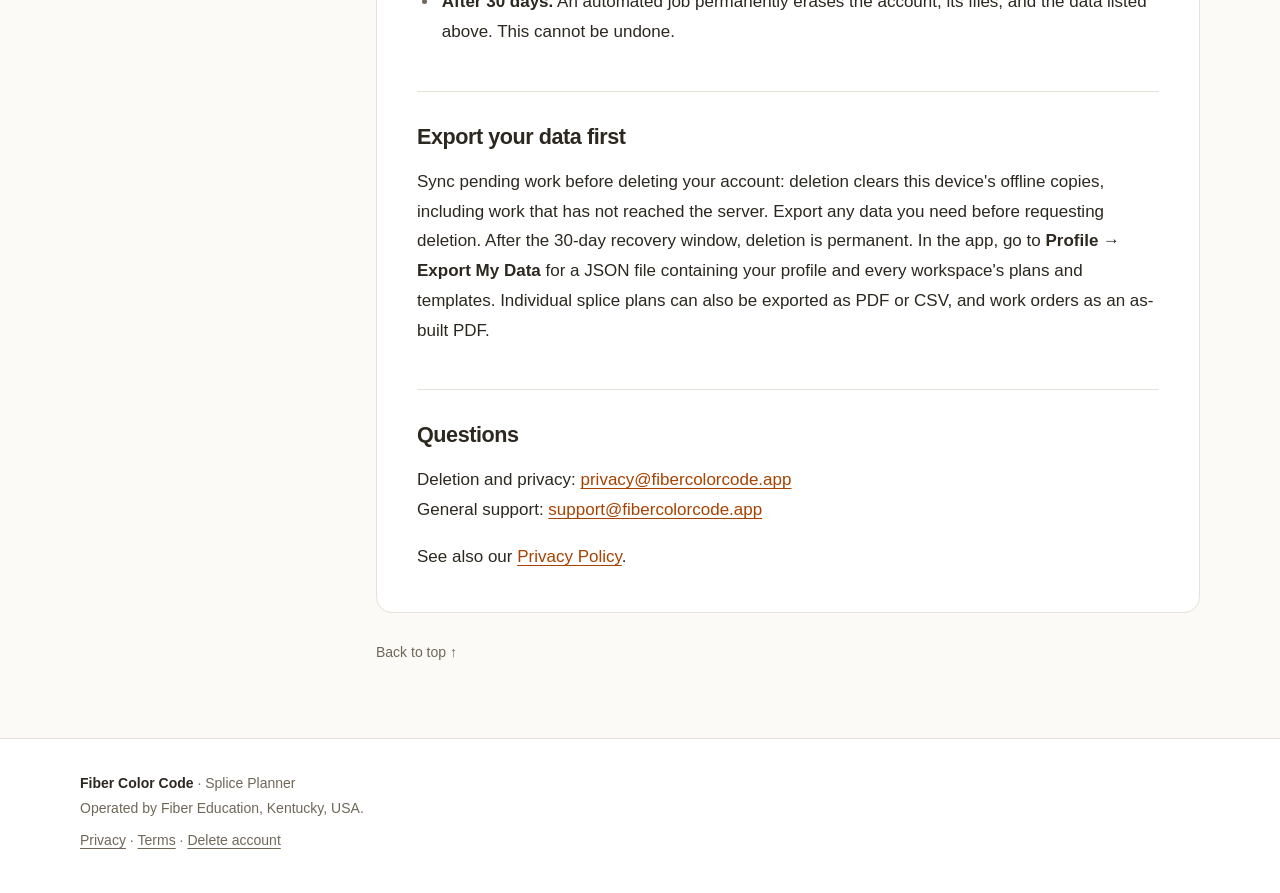
==== commit f4605b40: "Pair themes with contrasting app captures and a subtle switch" ====
--- a/delete-account/index.html
+++ b/delete-account/index.html
@@ -8,8 +8,8 @@
 <link rel="icon" href="/favicon.svg?v=b155efc8fcce" type="image/svg+xml" sizes="any">
 <title>Delete Your Account — Fiber Color Code</title>
 <meta name="description" content="How to delete your Fiber Color Code account and what happens to your data.">
-<script src="/theme.js?v=93d8e7104932"></script>
-<link rel="stylesheet" href="/style.css?v=bb9ec3a3b790">
+<script src="/theme.js?v=9949fc808c79"></script>
+<link rel="stylesheet" href="/style.css?v=eed533dd60e6">
 </head>
 <body>
 <a class="skip" href="#main">Skip to content</a>
@@ -26,7 +26,11 @@
     <a href="/terms/">Terms</a>
     <a href="/delete-account/" aria-current="page">Delete account</a>
   </nav>
-  <button class="theme-toggle" type="button" data-theme-toggle hidden>Change theme</button>
+  <label class="theme-toggle" hidden>
+    <svg viewBox="0 0 24 24" aria-hidden="true"><circle cx="12" cy="12" r="4"/><path d="M12 2v2m0 16v2M2 12h2m16 0h2M5 5l1.4 1.4m11.2 11.2L19 19M5 19l1.4-1.4M17.6 6.4 19 5"/></svg>
+    <input type="checkbox" role="switch" aria-label="Dark mode" data-theme-toggle>
+    <svg viewBox="0 0 24 24" aria-hidden="true"><path d="M20.5 14a8.5 8.5 0 0 1-10.5-10.5A8.5 8.5 0 1 0 20.5 14Z"/></svg>
+  </label>
 </div></header>
 
 <main class="wrap document" id="main" tabindex="-1">
--- a/style.css
+++ b/style.css
@@ -61,8 +61,15 @@
 header.site nav a { padding: .6rem .9rem; font-size: 14px; font-weight: 600; color: var(--textDim); text-decoration: none; border-radius: 8px; }
 header.site nav a:hover { background: var(--surface2); color: var(--text); }
 header.site nav a[aria-current="page"] { background: var(--accentSoft); color: var(--accentText); }
-.theme-toggle { flex-shrink: 0; min-height: 44px; padding: .6rem .9rem; border: 1px solid var(--stroke); border-radius: 8px; background: var(--surface1); color: var(--text); font-size: 14px; font-weight: 600; line-height: 1.5; }
-.theme-toggle:hover { background: var(--surface2); }
+.theme-toggle { flex-shrink: 0; display: flex; align-items: center; gap: .4rem; min-height: 44px; color: var(--textDim); cursor: pointer; }
+.theme-toggle[hidden] { display: none; }
+.theme-toggle svg { width: 14px; height: 14px; fill: none; stroke: currentColor; stroke-width: 1.7; stroke-linecap: round; stroke-linejoin: round; }
+.theme-toggle input { appearance: none; position: relative; width: 34px; height: 20px; margin: 0; border: 1px solid var(--textDim); border-radius: 20px; background: var(--surface2); cursor: pointer; }
+.theme-toggle input::before { content: ""; position: absolute; width: 12px; height: 12px; top: 3px; left: 3px; border-radius: 50%; background: var(--textDim); }
+.theme-toggle input:checked::before { transform: translateX(14px); }
+@media (prefers-reduced-motion: no-preference) {
+  .theme-toggle input::before { transition: transform 150ms ease; }
+}
 h1, h2, h3 { line-height: 1.25; text-wrap: balance; }
 h1 { font-size: clamp(2.2rem, 4.5vw, 3.4rem); margin: 0 0 1rem; letter-spacing: -1.6px; font-weight: 750; }
 h2 { font-size: 1.35rem; margin: 2.75rem 0 1rem; letter-spacing: -.45px; }
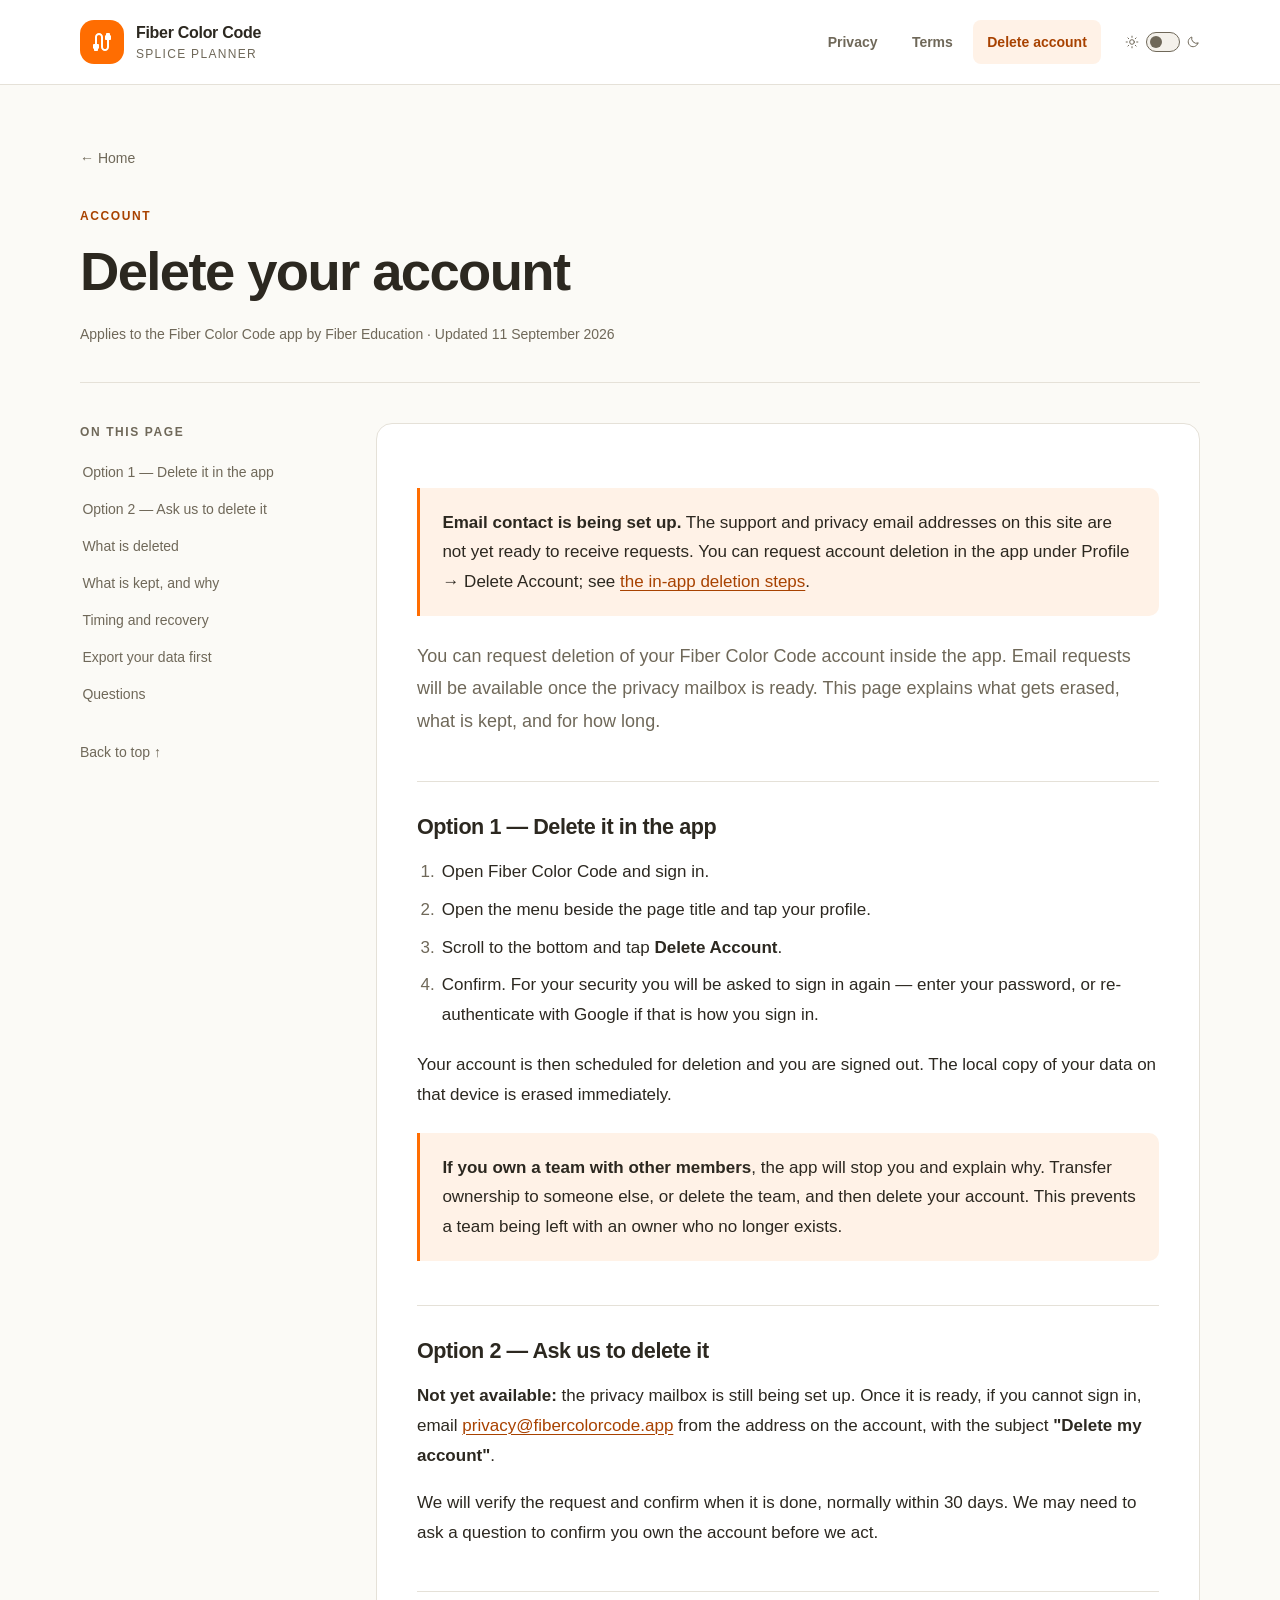
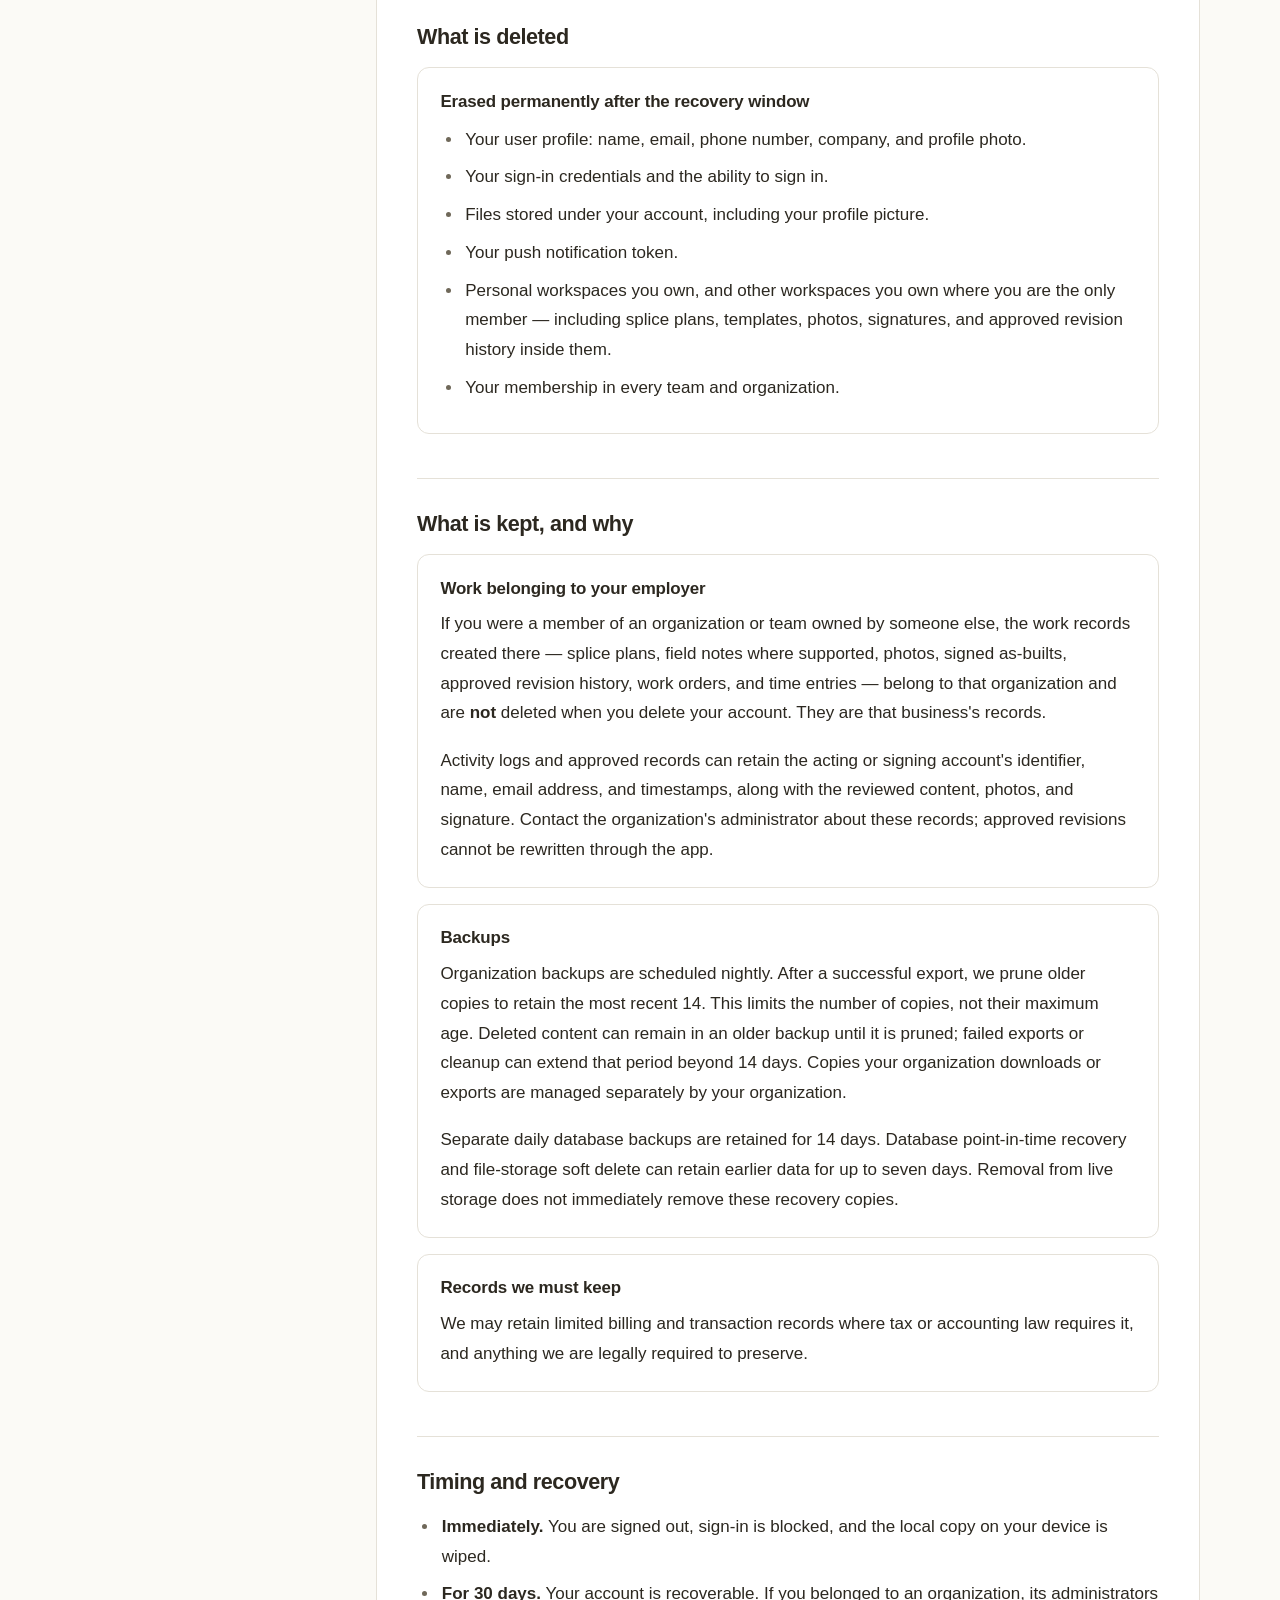
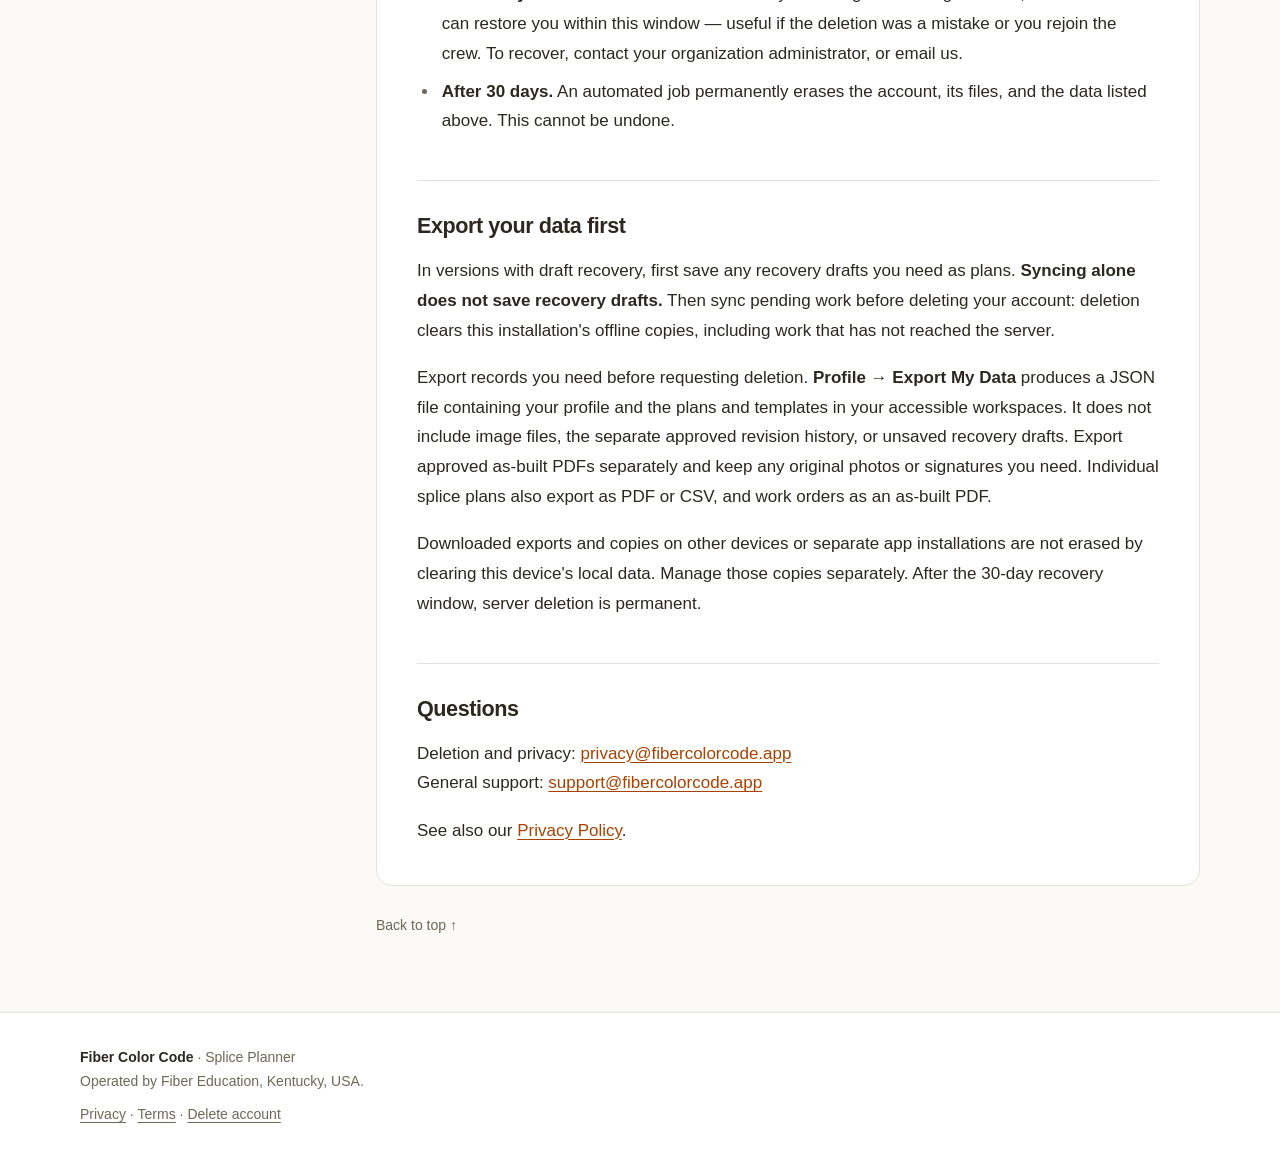
==== commit df1a4565: "Update legal pages for approval history and local recovery data" ====
--- a/delete-account/index.html
+++ b/delete-account/index.html
@@ -39,7 +39,7 @@
 
   <p class="eyebrow">Account</p>
   <h1 id="document-title">Delete your account</h1>
-  <p class="updated">Applies to the Fiber Color Code app by Fiber Education &middot; Updated 10 September 2026</p>
+  <p class="updated">Applies to the Fiber Color Code app by Fiber Education &middot; Updated 11 September 2026</p>
 
   </header>
   <aside class="toc-desktop">
@@ -78,14 +78,14 @@
     deletion in the app under Profile &rarr; Delete Account; see
     <a href="/delete-account/#option-1-delete-it-in-the-app">the in-app deletion steps</a>.</p>
   </div>
-  <p class="lede">You can delete your Fiber Color Code account and its data at any time, either
-  from inside the app or by emailing us. This page explains how, what gets erased, and what is
-  kept and for how long.</p>
+  <p class="lede">You can request deletion of your Fiber Color Code account inside the app.
+  Email requests will be available once the privacy mailbox is ready. This page explains
+  what gets erased, what is kept, and for how long.</p>
 
   <h2 id="option-1-delete-it-in-the-app" tabindex="-1">Option 1 &mdash; Delete it in the app</h2>
   <ol>
     <li>Open Fiber Color Code and sign in.</li>
-    <li>Open the navigation drawer and tap your profile.</li>
+    <li>Open the menu beside the page title and tap your profile.</li>
     <li>Scroll to the bottom and tap <strong>Delete Account</strong>.</li>
     <li>Confirm. For your security you will be asked to sign in again &mdash; enter your password,
     or re-authenticate with Google if that is how you sign in.</li>
@@ -100,7 +100,8 @@
   </div>
 
   <h2 id="option-2-ask-us-to-delete-it" tabindex="-1">Option 2 &mdash; Ask us to delete it</h2>
-  <p>If you cannot sign in, email
+  <p><strong>Not yet available:</strong> the privacy mailbox is still being set up. Once it
+  is ready, if you cannot sign in, email
   <a href="mailto:privacy@fibercolorcode.app">privacy@fibercolorcode.app</a> from the address on
   the account, with the subject <strong>"Delete my account"</strong>.</p>
   <p>We will verify the request and confirm when it is done, normally within 30 days. We may need
@@ -114,8 +115,9 @@
       <li>Your sign-in credentials and the ability to sign in.</li>
       <li>Files stored under your account, including your profile picture.</li>
       <li>Your push notification token.</li>
-      <li>Personal workspaces you own, and any workspace where you are the only member &mdash;
-      including the splice plans, templates, and photos inside them.</li>
+      <li>Personal workspaces you own, and other workspaces you own where you are the only
+      member &mdash; including splice plans, templates, photos, signatures, and approved
+      revision history inside them.</li>
       <li>Your membership in every team and organization.</li>
     </ul>
   </div>
@@ -124,12 +126,14 @@
   <div class="card">
     <h3>Work belonging to your employer</h3>
     <p>If you were a member of an organization or team owned by someone else, the work records
-    created there &mdash; splice plans, photos, signed as-builts, work orders, and time entries
+    created there &mdash; splice plans, field notes where supported, photos, signed as-builts,
+    approved revision history, work orders, and time entries
     &mdash; belong to that organization and are <strong>not</strong> deleted when you delete your
     account. They are that business's records.</p>
-    <p>Activity log entries and signed documents may continue to show the email address that
-    performed an action, because an as-built loses its value as a record if you cannot tell who
-    signed it. If you need those records changed, contact the organization's administrator.</p>
+    <p>Activity logs and approved records can retain the acting or signing account's
+    identifier, name, email address, and timestamps, along with the reviewed content, photos,
+    and signature. Contact the organization's administrator about these records; approved
+    revisions cannot be rewritten through the app.</p>
   </div>
   <div class="card">
     <h3>Backups</h3>
@@ -162,12 +166,19 @@
   </ul>
 
   <h2 id="export-your-data-first" tabindex="-1">Export your data first</h2>
-  <p>Sync pending work before deleting your account: deletion clears this device's offline
-  copies, including work that has not reached the server. Export any data you need before
-  requesting deletion. After the 30-day recovery window, deletion is permanent. In the app, go to
-  <strong>Profile &rarr; Export My Data</strong> for a JSON file containing your profile and every
-  workspace's plans and templates. Individual splice plans can also be exported as PDF or CSV, and
-  work orders as an as-built PDF.</p>
+  <p>In versions with draft recovery, first save any recovery drafts you need as plans.
+  <strong>Syncing alone does not save recovery drafts.</strong> Then sync pending work before
+  deleting your account: deletion clears this installation's offline copies, including work
+  that has not reached the server.</p>
+  <p>Export records you need before requesting deletion.
+  <strong>Profile &rarr; Export My Data</strong> produces a JSON file containing your profile
+  and the plans and templates in your accessible workspaces. It does not include image files,
+  the separate approved revision history, or unsaved recovery drafts. Export approved as-built
+  PDFs separately and keep any original photos or signatures you need. Individual splice plans
+  also export as PDF or CSV, and work orders as an as-built PDF.</p>
+  <p>Downloaded exports and copies on other devices or separate app installations are not
+  erased by clearing this device's local data. Manage those copies separately. After the
+  30-day recovery window, server deletion is permanent.</p>
 
   <h2 id="questions" tabindex="-1">Questions</h2>
   <p>Deletion and privacy:
